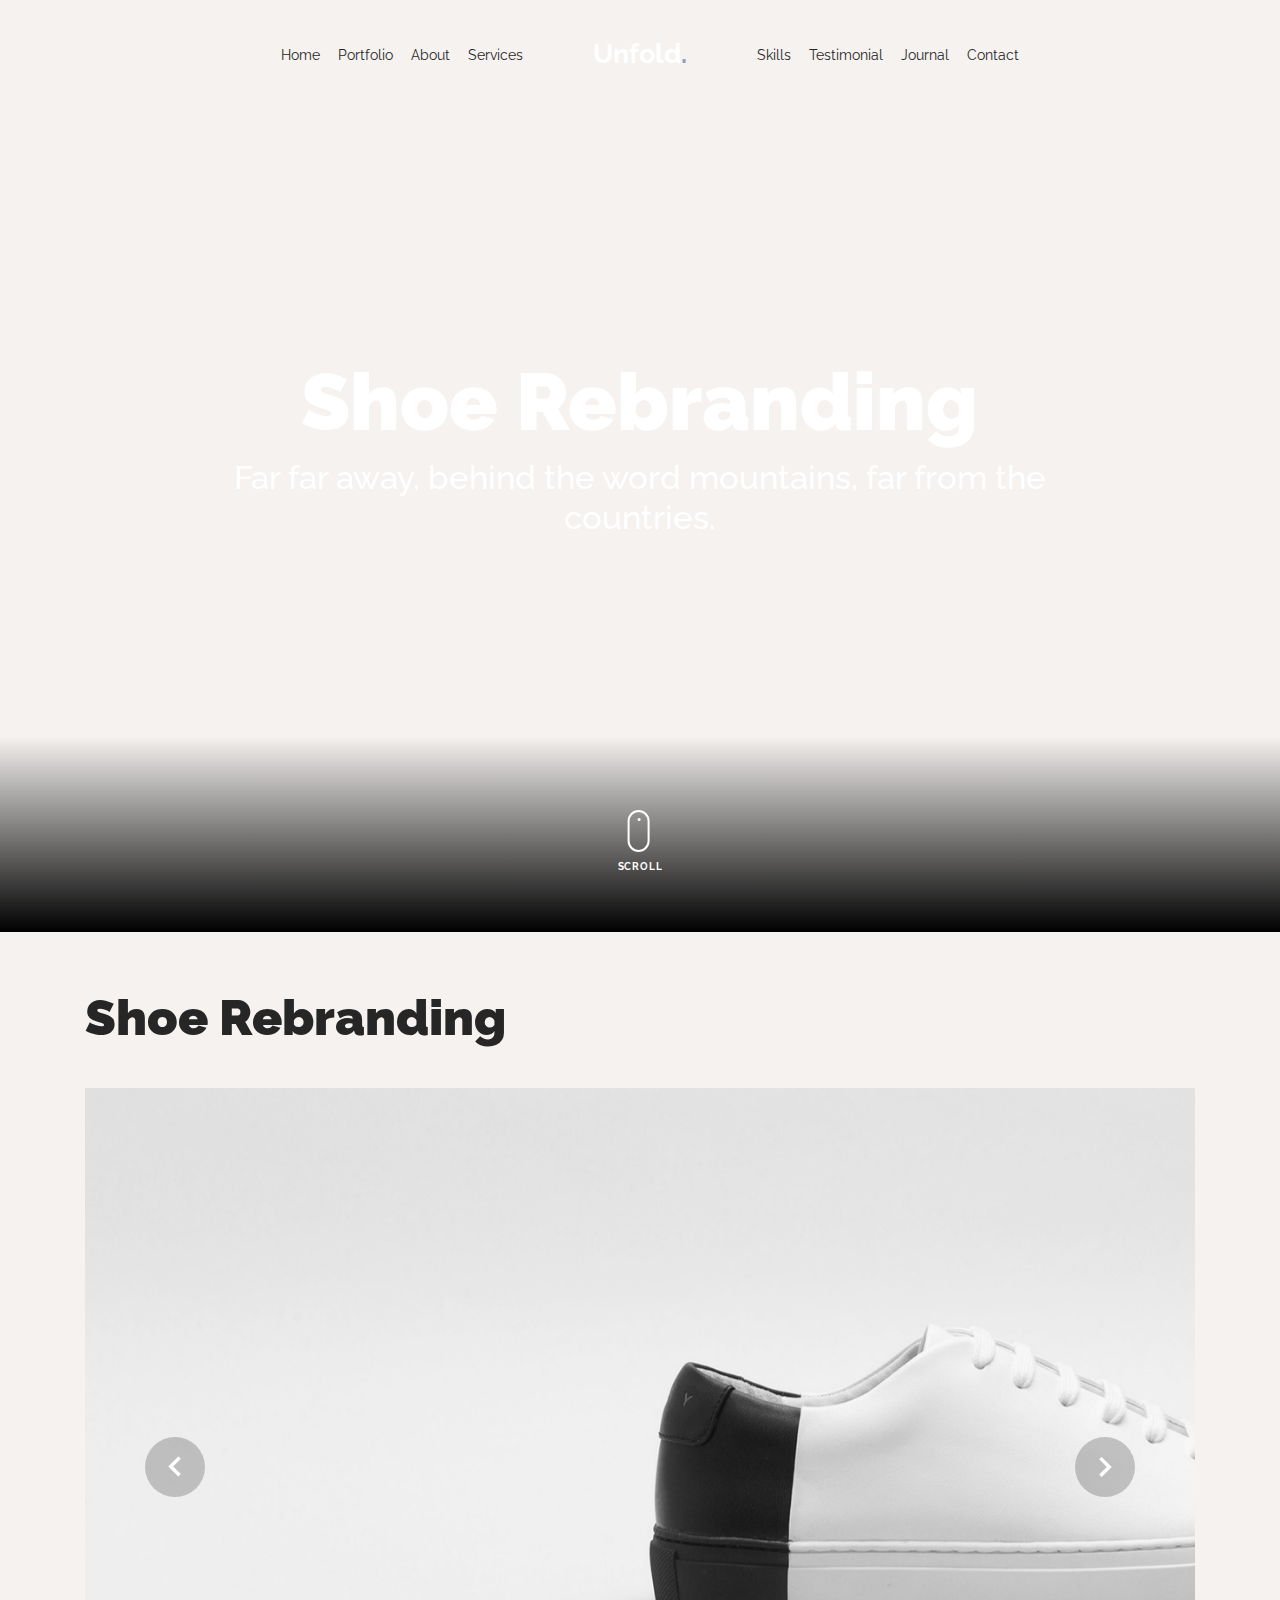
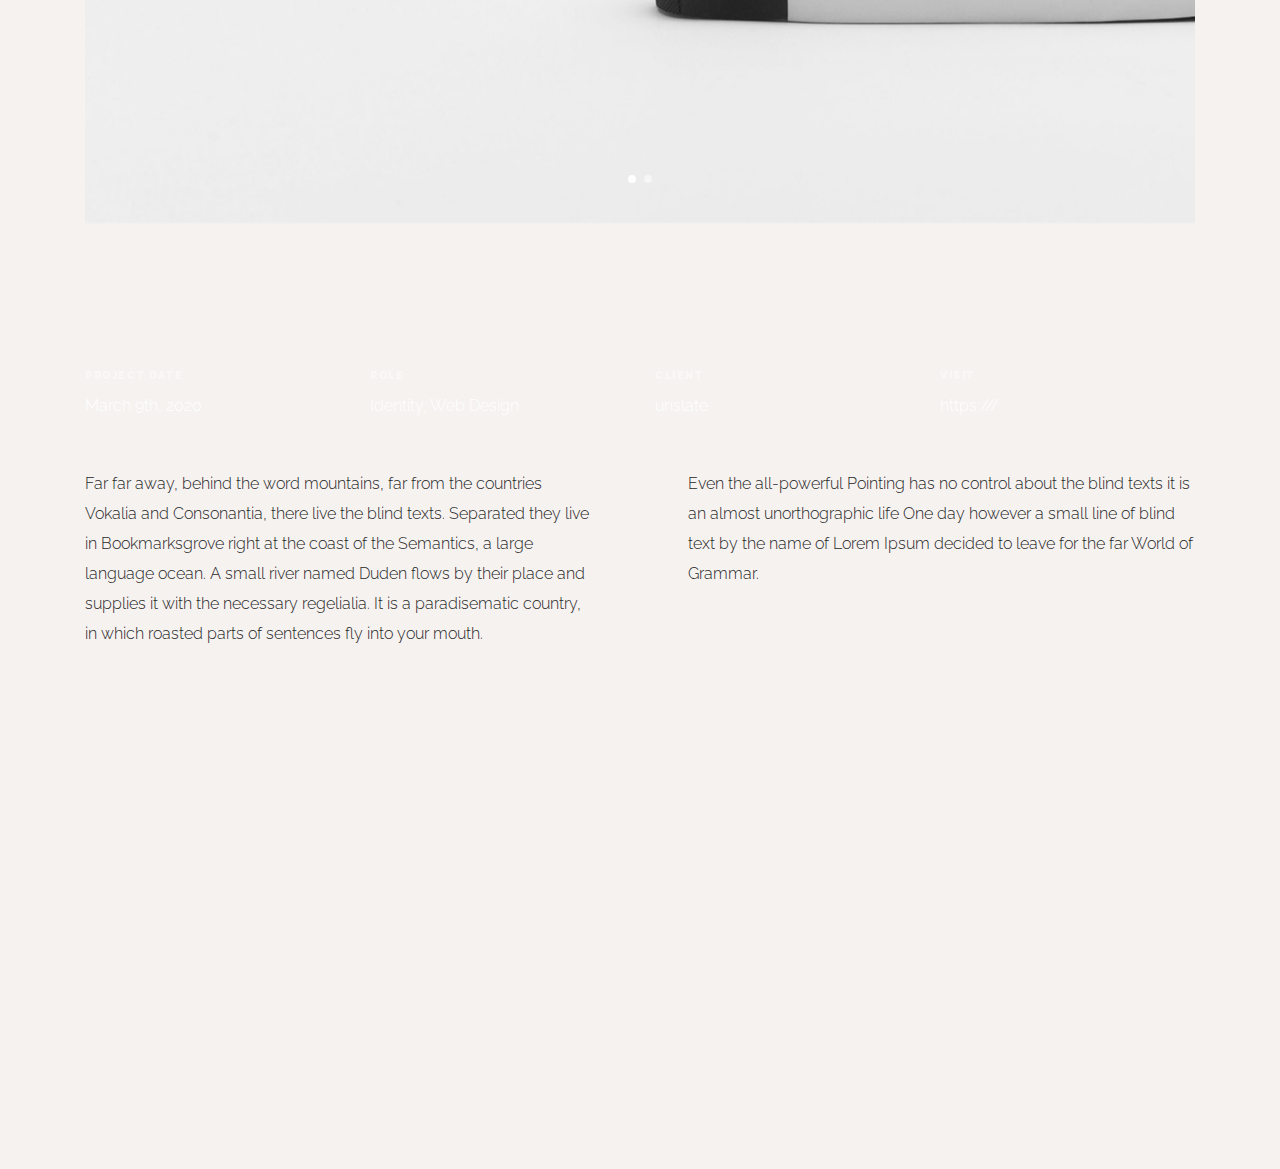
==== portfolio-single-1.html @ bced1950 "initial commit" ====
<!doctype html>
<html lang="en">

<head>
  <title>Unfold &mdash; A onepage portfolio HTML template by Colorlib</title>
  <meta charset="utf-8">
  <meta name="viewport" content="width=device-width, initial-scale=1, shrink-to-fit=no">
  
  <meta name="description" content=" ">
  <meta name="keywords" content="html, css, javascript, jquery">
  <meta name="author" content="">

  <link rel="stylesheet" href="css/vendor/icomoon/style.css">
  <link rel="stylesheet" href="css/vendor/owl.carousel.min.css">
  <link rel="stylesheet" href="css/vendor/aos.css">
  <link rel="stylesheet" href="css/vendor/animate.min.css">
  <link rel="stylesheet" href="css/vendor/bootstrap.min.css">
  <link rel="stylesheet" href="css/vendor/jquery.fancybox.min.css">

  <!-- Theme Style -->
  <link rel="stylesheet" href="css/style.css">

</head>

<body data-spy="scroll" data-target=".site-nav-target" data-offset="200">

  <nav class="unslate_co--site-mobile-menu">
    <div class="close-wrap d-flex">
      <a href="#" class="d-flex ml-auto js-menu-toggle">
        <span class="close-label">Close</span>
        <div class="close-times">
          <span class="bar1"></span>
          <span class="bar2"></span>
        </div>
      </a>
    </div>
    <div class="site-mobile-inner"></div>
  </nav>

  <div class="unslate_co--site-wrap">

    <div class="unslate_co--site-inner">

      <nav class="unslate_co--site-nav site-nav-target">

        <div class="container">

          <div class="row align-items-center justify-content-between text-left">
            <div class="col-md-5 text-right">
              <ul class="site-nav-ul js-clone-nav text-left d-none d-lg-inline-block">
                <li class="has-children">
                  <a href="index.html#home-section" class="nav-link">Home</a>
                  <ul class="dropdown">
                    <li>
                      <a href="index.html">Hero Image BG</a>
                    </li>
                    <li>
                      <a href="index-video.html">Video BG</a>
                    </li>
                    <li>
                      <a href="index-hero-slider.html">Hero Slider</a>
                    </li>
                    <li>
                      <a href="index-sidebar-menu.html">Sidebar Menu</a>
                    </li>
                    <li>
                      <a href="index-right-menu.html">Right Menu</a>
                    </li>
                  </ul>
                </li>
                <li><a href="index.html#portfolio-section" class="nav-link">Portfolio</a></li>
                <li><a href="index.html#about-section" class="nav-link">About</a></li>
                <li><a href="index.html#services-section" class="nav-link">Services</a></li>
              </ul>
            </div>
            <div class="site-logo pos-absolute">
              <a href="index.html" class="unslate_co--site-logo">Unfold<span>.</span></a>
            </div>
            <div class="col-md-5 text-right text-lg-left">
              <ul class="site-nav-ul js-clone-nav text-left d-none d-lg-inline-block">
                <li><a href="index.html#skills-section" class="nav-link">Skills</a></li>
                <li><a href="index.html#testimonial-section" class="nav-link">Testimonial</a></li>
                <li><a href="index.html#journal-section" class="nav-link">Journal</a></li>
                <li><a href="index.html#contact-section" class="nav-link">Contact</a></li>
              </ul>

              <ul class="site-nav-ul-none-onepage text-right d-inline-block d-lg-none">
                <li><a href="#" class="js-menu-toggle">Menu</a></li>
              </ul>

            </div>
          </div>
        </div>

      </nav>
      <!-- END nav -->

      <div class="cover-v1 gradient-bottom-black jarallax">
        <div class="container">
          <div class="row align-items-center">

            <div class="col-md-10 mx-auto text-center">
              <h1 class="heading" data-aos="fade-up">Shoe Rebranding</h1>
              <h2 class="subheading" data-aos="fade-up" data-aos-delay="100">Far far away, behind the word mountains, far from the countries.</h2>
            </div>

          </div>
        </div>

        <!-- dov -->
        <a href="#portfolio-single-section" class="mouse-wrap smoothscroll">
          <span class="mouse">
            <span class="scroll"></span>
          </span>
          <span class="mouse-label">Scroll</span>
        </a>

      </div>
      <!-- END .cover-v1 -->

      <div class="container">
        <div class="portfolio-single-wrap unslate_co--section" id="portfolio-single-section">

          <div class="portfolio-single-inner">
            <h2 class="heading-portfolio-single-h2">Shoe Rebranding</h2>

            <div class="row justify-content-between mb-5">
              <div class="col-12 mb-4">
                <div class="owl-carousel single-slider">
                  <figure class="mb-4">
                    <img src="images/work_1_full.jpg" alt="Image" class="img-fluid">
                  </figure>
                  <figure class="mb-4">
                    <img src="images/work_1_a_full.jpg" alt="Image" class="img-fluid">
                  </figure>
                </div>
              </div>
              <div class="col-12 mb-5">
                <div class="row">
                  <div class="col-sm-6 col-md-6 col-lg-3">
                    <div class="detail-v1">
                      <span class="detail-label">Project Date</span>
                      <span class="detail-val">March 9th, 2020</span>
                    </div>
                  </div>
                  <div class="col-sm-6 col-md-6 col-lg-3">
                    <div class="detail-v1">
                      <span class="detail-label">Role</span>
                      <span class="detail-val"><a href="#">Identity</a>, <a href="#">Web Design</a></span>
                    </div>
                  </div>
                  <div class="col-sm-6 col-md-6 col-lg-3">
                    <div class="detail-v1">
                      <span class="detail-label">Client</span>
                      <span class="detail-val">unslate</span>
                    </div>
                  </div>
                  <div class="col-sm-6 col-md-6 col-lg-3">
                    <div class="detail-v1">
                      <span class="detail-label">Visit</span>
                      <span class="detail-val"><a href="#">https:///</a></span>
                    </div>
                  </div>
                </div>
              </div>
              <div class="col-md-6 pr-md-5">
                <p>Far far away, behind the word mountains, far from the countries Vokalia and Consonantia, there live the blind texts. Separated they live in Bookmarksgrove right at the coast of the Semantics, a large language ocean. A small river named Duden flows by their place and supplies it with the necessary regelialia. It is a paradisematic country, in which roasted parts of sentences fly into your mouth.</p>
              </div>
              <div class="col-md-6 pl-md-5">
                <p>Even the all-powerful Pointing has no control about the blind texts it is an almost unorthographic life One day however a small line of blind text by the name of Lorem Ipsum decided to leave for the far World of Grammar.</p>
              </div>
            </div>

          </div>
        </div>
      </div>
    </div>

    <footer class="unslate_co--footer unslate_co--section">
      <div class="container">
        <div class="row justify-content-center">
          <div class="col-md-7">

            <div class="footer-site-logo"><a href="#">Unfold<span>.</span></a></div>

            <ul class="footer-site-social">
              <li><a href="#">Facebook</a></li>
              <li><a href="#">Twitter</a></li>
              <li><a href="#">Instagram</a></li>
              <li><a href="#">Dribbble</a></li>
              <li><a href="#">Behance</a></li>
            </ul>

            <p class="site-copyright">
                
                <!-- Link back to Colorlib can't be removed. Template is licensed under CC BY 3.0. -->
                Copyright &copy;
                <script>
                  document.write(new Date().getFullYear());
                </script> All rights reserved | This template is made with <i class="icon-heart"
                  aria-hidden="true"></i> by <a href="https://colorlib.com" target="_blank">Colorlib</a>
                <!-- Link back to Colorlib can't be removed. Template is licensed under CC BY 3.0. -->
              
              </p>

          </div>
        </div>
      </div>
    </footer>

  </div>

  <!-- Loader -->
  <div id="unslate_co--overlayer"></div>
  <div class="site-loader-wrap">
    <div class="site-loader"></div>
  </div>

  <script src="js/scripts-dist.js"></script>
  <script src="js/main.js"></script>


</body>

</html>
---- css/vendor/icomoon/style.css ----
@font-face {
  font-family: 'icomoon';
  src:  url('fonts/icomoon.eot?10si43');
  src:  url('fonts/icomoon.eot?10si43#iefix') format('embedded-opentype'),
    url('fonts/icomoon.ttf?10si43') format('truetype'),
    url('fonts/icomoon.woff?10si43') format('woff'),
    url('fonts/icomoon.svg?10si43#icomoon') format('svg');
  font-weight: normal;
  font-style: normal;
}

[class^="icon-"], [class*=" icon-"] {
  /* use !important to prevent issues with browser extensions that change fonts */
  font-family: 'icomoon' !important;
  speak: none;
  font-style: normal;
  font-weight: normal;
  font-variant: normal;
  text-transform: none;
  line-height: 1;

  /* Better Font Rendering =========== */
  -webkit-font-smoothing: antialiased;
  -moz-osx-font-smoothing: grayscale;
}

.icon-asterisk:before {
  content: "\f069";
}
.icon-plus:before {
  content: "\f067";
}
.icon-question:before {
  content: "\f128";
}
.icon-minus:before {
  content: "\f068";
}
.icon-glass:before {
  content: "\f000";
}
.icon-music:before {
  content: "\f001";
}
.icon-search:before {
  content: "\f002";
}
.icon-envelope-o:before {
  content: "\f003";
}
.icon-heart:before {
  content: "\f004";
}
.icon-star:before {
  content: "\f005";
}
.icon-star-o:before {
  content: "\f006";
}
.icon-user:before {
  content: "\f007";
}
.icon-film:before {
  content: "\f008";
}
.icon-th-large:before {
  content: "\f009";
}
.icon-th:before {
  content: "\f00a";
}
.icon-th-list:before {
  content: "\f00b";
}
.icon-check:before {
  content: "\f00c";
}
.icon-close:before {
  content: "\f00d";
}
.icon-remove:before {
  content: "\f00d";
}
.icon-times:before {
  content: "\f00d";
}
.icon-search-plus:before {
  content: "\f00e";
}
.icon-search-minus:before {
  content: "\f010";
}
.icon-power-off:before {
  content: "\f011";
}
.icon-signal:before {
  content: "\f012";
}
.icon-cog:before {
  content: "\f013";
}
.icon-gear:before {
  content: "\f013";
}
.icon-trash-o:before {
  content: "\f014";
}
.icon-home:before {
  content: "\f015";
}
.icon-file-o:before {
  content: "\f016";
}
.icon-clock-o:before {
  content: "\f017";
}
.icon-road:before {
  content: "\f018";
}
.icon-download:before {
  content: "\f019";
}
.icon-arrow-circle-o-down:before {
  content: "\f01a";
}
.icon-arrow-circle-o-up:before {
  content: "\f01b";
}
.icon-inbox:before {
  content: "\f01c";
}
.icon-play-circle-o:before {
  content: "\f01d";
}
.icon-repeat:before {
  content: "\f01e";
}
.icon-rotate-right:before {
  content: "\f01e";
}
.icon-refresh:before {
  content: "\f021";
}
.icon-list-alt:before {
  content: "\f022";
}
.icon-lock:before {
  content: "\f023";
}
.icon-flag:before {
  content: "\f024";
}
.icon-headphones:before {
  content: "\f025";
}
.icon-volume-off:before {
  content: "\f026";
}
.icon-volume-down:before {
  content: "\f027";
}
.icon-volume-up:before {
  content: "\f028";
}
.icon-qrcode:before {
  content: "\f029";
}
.icon-barcode:before {
  content: "\f02a";
}
.icon-tag:before {
  content: "\f02b";
}
.icon-tags:before {
  content: "\f02c";
}
.icon-book:before {
  content: "\f02d";
}
.icon-bookmark:before {
  content: "\f02e";
}
.icon-print:before {
  content: "\f02f";
}
.icon-camera:before {
  content: "\f030";
}
.icon-font:before {
  content: "\f031";
}
.icon-bold:before {
  content: "\f032";
}
.icon-italic:before {
  content: "\f033";
}
.icon-text-height:before {
  content: "\f034";
}
.icon-text-width:before {
  content: "\f035";
}
.icon-align-left:before {
  content: "\f036";
}
.icon-align-center:before {
  content: "\f037";
}
.icon-align-right:before {
  content: "\f038";
}
.icon-align-justify:before {
  content: "\f039";
}
.icon-list:before {
  content: "\f03a";
}
.icon-dedent:before {
  content: "\f03b";
}
.icon-outdent:before {
  content: "\f03b";
}
.icon-indent:before {
  content: "\f03c";
}
.icon-video-camera:before {
  content: "\f03d";
}
.icon-image:before {
  content: "\f03e";
}
.icon-photo:before {
  content: "\f03e";
}
.icon-picture-o:before {
  content: "\f03e";
}
.icon-pencil:before {
  content: "\f040";
}
.icon-map-marker:before {
  content: "\f041";
}
.icon-adjust:before {
  content: "\f042";
}
.icon-tint:before {
  content: "\f043";
}
.icon-edit:before {
  content: "\f044";
}
.icon-pencil-square-o:before {
  content: "\f044";
}
.icon-share-square-o:before {
  content: "\f045";
}
.icon-check-square-o:before {
  content: "\f046";
}
.icon-arrows:before {
  content: "\f047";
}
.icon-step-backward:before {
  content: "\f048";
}
.icon-fast-backward:before {
  content: "\f049";
}
.icon-backward:before {
  content: "\f04a";
}
.icon-play:before {
  content: "\f04b";
}
.icon-pause:before {
  content: "\f04c";
}
.icon-stop:before {
  content: "\f04d";
}
.icon-forward:before {
  content: "\f04e";
}
.icon-fast-forward:before {
  content: "\f050";
}
.icon-step-forward:before {
  content: "\f051";
}
.icon-eject:before {
  content: "\f052";
}
.icon-chevron-left:before {
  content: "\f053";
}
.icon-chevron-right:before {
  content: "\f054";
}
.icon-plus-circle:before {
  content: "\f055";
}
.icon-minus-circle:before {
  content: "\f056";
}
.icon-times-circle:before {
  content: "\f057";
}
.icon-check-circle:before {
  content: "\f058";
}
.icon-question-circle:before {
  content: "\f059";
}
.icon-info-circle:before {
  content: "\f05a";
}
.icon-crosshairs:before {
  content: "\f05b";
}
.icon-times-circle-o:before {
  content: "\f05c";
}
.icon-check-circle-o:before {
  content: "\f05d";
}
.icon-ban:before {
  content: "\f05e";
}
.icon-arrow-left:before {
  content: "\f060";
}
.icon-arrow-right:before {
  content: "\f061";
}
.icon-arrow-up:before {
  content: "\f062";
}
.icon-arrow-down:before {
  content: "\f063";
}
.icon-mail-forward:before {
  content: "\f064";
}
.icon-share:before {
  content: "\f064";
}
.icon-expand:before {
  content: "\f065";
}
.icon-compress:before {
  content: "\f066";
}
.icon-exclamation-circle:before {
  content: "\f06a";
}
.icon-gift:before {
  content: "\f06b";
}
.icon-leaf:before {
  content: "\f06c";
}
.icon-fire:before {
  content: "\f06d";
}
.icon-eye:before {
  content: "\f06e";
}
.icon-eye-slash:before {
  content: "\f070";
}
.icon-exclamation-triangle:before {
  content: "\f071";
}
.icon-warning:before {
  content: "\f071";
}
.icon-plane:before {
  content: "\f072";
}
.icon-calendar:before {
  content: "\f073";
}
.icon-random:before {
  content: "\f074";
}
.icon-comment:before {
  content: "\f075";
}
.icon-magnet:before {
  content: "\f076";
}
.icon-chevron-up:before {
  content: "\f077";
}
.icon-chevron-down:before {
  content: "\f078";
}
.icon-retweet:before {
  content: "\f079";
}
.icon-shopping-cart:before {
  content: "\f07a";
}
.icon-folder:before {
  content: "\f07b";
}
.icon-folder-open:before {
  content: "\f07c";
}
.icon-arrows-v:before {
  content: "\f07d";
}
.icon-arrows-h:before {
  content: "\f07e";
}
.icon-bar-chart:before {
  content: "\f080";
}
.icon-bar-chart-o:before {
  content: "\f080";
}
.icon-twitter-square:before {
  content: "\f081";
}
.icon-facebook-square:before {
  content: "\f082";
}
.icon-camera-retro:before {
  content: "\f083";
}
.icon-key:before {
  content: "\f084";
}
.icon-cogs:before {
  content: "\f085";
}
.icon-gears:before {
  content: "\f085";
}
.icon-comments:before {
  content: "\f086";
}
.icon-thumbs-o-up:before {
  content: "\f087";
}
.icon-thumbs-o-down:before {
  content: "\f088";
}
.icon-star-half:before {
  content: "\f089";
}
.icon-heart-o:before {
  content: "\f08a";
}
.icon-sign-out:before {
  content: "\f08b";
}
.icon-linkedin-square:before {
  content: "\f08c";
}
.icon-thumb-tack:before {
  content: "\f08d";
}
.icon-external-link:before {
  content: "\f08e";
}
.icon-sign-in:before {
  content: "\f090";
}
.icon-trophy:before {
  content: "\f091";
}
.icon-github-square:before {
  content: "\f092";
}
.icon-upload:before {
  content: "\f093";
}
.icon-lemon-o:before {
  content: "\f094";
}
.icon-phone:before {
  content: "\f095";
}
.icon-square-o:before {
  content: "\f096";
}
.icon-bookmark-o:before {
  content: "\f097";
}
.icon-phone-square:before {
  content: "\f098";
}
.icon-twitter:before {
  content: "\f099";
}
.icon-facebook:before {
  content: "\f09a";
}
.icon-facebook-f:before {
  content: "\f09a";
}
.icon-github:before {
  content: "\f09b";
}
.icon-unlock:before {
  content: "\f09c";
}
.icon-credit-card:before {
  content: "\f09d";
}
.icon-feed:before {
  content: "\f09e";
}
.icon-rss:before {
  content: "\f09e";
}
.icon-hdd-o:before {
  content: "\f0a0";
}
.icon-bullhorn:before {
  content: "\f0a1";
}
.icon-bell-o:before {
  content: "\f0a2";
}
.icon-certificate:before {
  content: "\f0a3";
}
.icon-hand-o-right:before {
  content: "\f0a4";
}
.icon-hand-o-left:before {
  content: "\f0a5";
}
.icon-hand-o-up:before {
  content: "\f0a6";
}
.icon-hand-o-down:before {
  content: "\f0a7";
}
.icon-arrow-circle-left:before {
  content: "\f0a8";
}
.icon-arrow-circle-right:before {
  content: "\f0a9";
}
.icon-arrow-circle-up:before {
  content: "\f0aa";
}
.icon-arrow-circle-down:before {
  content: "\f0ab";
}
.icon-globe:before {
  content: "\f0ac";
}
.icon-wrench:before {
  content: "\f0ad";
}
.icon-tasks:before {
  content: "\f0ae";
}
.icon-filter:before {
  content: "\f0b0";
}
.icon-briefcase:before {
  content: "\f0b1";
}
.icon-arrows-alt:before {
  content: "\f0b2";
}
.icon-group:before {
  content: "\f0c0";
}
.icon-users:before {
  content: "\f0c0";
}
.icon-chain:before {
  content: "\f0c1";
}
.icon-link:before {
  content: "\f0c1";
}
.icon-cloud:before {
  content: "\f0c2";
}
.icon-flask:before {
  content: "\f0c3";
}
.icon-cut:before {
  content: "\f0c4";
}
.icon-scissors:before {
  content: "\f0c4";
}
.icon-copy:before {
  content: "\f0c5";
}
.icon-files-o:before {
  content: "\f0c5";
}
.icon-paperclip:before {
  content: "\f0c6";
}
.icon-floppy-o:before {
  content: "\f0c7";
}
.icon-save:before {
  content: "\f0c7";
}
.icon-square:before {
  content: "\f0c8";
}
.icon-bars:before {
  content: "\f0c9";
}
.icon-navicon:before {
  content: "\f0c9";
}
.icon-reorder:before {
  content: "\f0c9";
}
.icon-list-ul:before {
  content: "\f0ca";
}
.icon-list-ol:before {
  content: "\f0cb";
}
.icon-strikethrough:before {
  content: "\f0cc";
}
.icon-underline:before {
  content: "\f0cd";
}
.icon-table:before {
  content: "\f0ce";
}
.icon-magic:before {
  content: "\f0d0";
}
.icon-truck:before {
  content: "\f0d1";
}
.icon-pinterest:before {
  content: "\f0d2";
}
.icon-pinterest-square:before {
  content: "\f0d3";
}
.icon-google-plus-square:before {
  content: "\f0d4";
}
.icon-google-plus:before {
  content: "\f0d5";
}
.icon-money:before {
  content: "\f0d6";
}
.icon-caret-down:before {
  content: "\f0d7";
}
.icon-caret-up:before {
  content: "\f0d8";
}
.icon-caret-left:before {
  content: "\f0d9";
}
.icon-caret-right:before {
  content: "\f0da";
}
.icon-columns:before {
  content: "\f0db";
}
.icon-sort:before {
  content: "\f0dc";
}
.icon-unsorted:before {
  content: "\f0dc";
}
.icon-sort-desc:before {
  content: "\f0dd";
}
.icon-sort-down:before {
  content: "\f0dd";
}
.icon-sort-asc:before {
  content: "\f0de";
}
.icon-sort-up:before {
  content: "\f0de";
}
.icon-envelope:before {
  content: "\f0e0";
}
.icon-linkedin:before {
  content: "\f0e1";
}
.icon-rotate-left:before {
  content: "\f0e2";
}
.icon-undo:before {
  content: "\f0e2";
}
.icon-gavel:before {
  content: "\f0e3";
}
.icon-legal:before {
  content: "\f0e3";
}
.icon-dashboard:before {
  content: "\f0e4";
}
.icon-tachometer:before {
  content: "\f0e4";
}
.icon-comment-o:before {
  content: "\f0e5";
}
.icon-comments-o:before {
  content: "\f0e6";
}
.icon-bolt:before {
  content: "\f0e7";
}
.icon-flash:before {
  content: "\f0e7";
}
.icon-sitemap:before {
  content: "\f0e8";
}
.icon-umbrella:before {
  content: "\f0e9";
}
.icon-clipboard:before {
  content: "\f0ea";
}
.icon-paste:before {
  content: "\f0ea";
}
.icon-lightbulb-o:before {
  content: "\f0eb";
}
.icon-exchange:before {
  content: "\f0ec";
}
.icon-cloud-download:before {
  content: "\f0ed";
}
.icon-cloud-upload:before {
  content: "\f0ee";
}
.icon-user-md:before {
  content: "\f0f0";
}
.icon-stethoscope:before {
  content: "\f0f1";
}
.icon-suitcase:before {
  content: "\f0f2";
}
.icon-bell:before {
  content: "\f0f3";
}
.icon-coffee:before {
  content: "\f0f4";
}
.icon-cutlery:before {
  content: "\f0f5";
}
.icon-file-text-o:before {
  content: "\f0f6";
}
.icon-building-o:before {
  content: "\f0f7";
}
.icon-hospital-o:before {
  content: "\f0f8";
}
.icon-ambulance:before {
  content: "\f0f9";
}
.icon-medkit:before {
  content: "\f0fa";
}
.icon-fighter-jet:before {
  content: "\f0fb";
}
.icon-beer:before {
  content: "\f0fc";
}
.icon-h-square:before {
  content: "\f0fd";
}
.icon-plus-square:before {
  content: "\f0fe";
}
.icon-angle-double-left:before {
  content: "\f100";
}
.icon-angle-double-right:before {
  content: "\f101";
}
.icon-angle-double-up:before {
  content: "\f102";
}
.icon-angle-double-down:before {
  content: "\f103";
}
.icon-angle-left:before {
  content: "\f104";
}
.icon-angle-right:before {
  content: "\f105";
}
.icon-angle-up:before {
  content: "\f106";
}
.icon-angle-down:before {
  content: "\f107";
}
.icon-desktop:before {
  content: "\f108";
}
.icon-laptop:before {
  content: "\f109";
}
.icon-tablet:before {
  content: "\f10a";
}
.icon-mobile:before {
  content: "\f10b";
}
.icon-mobile-phone:before {
  content: "\f10b";
}
.icon-circle-o:before {
  content: "\f10c";
}
.icon-quote-left:before {
  content: "\f10d";
}
.icon-quote-right:before {
  content: "\f10e";
}
.icon-spinner:before {
  content: "\f110";
}
.icon-circle:before {
  content: "\f111";
}
.icon-mail-reply:before {
  content: "\f112";
}
.icon-reply:before {
  content: "\f112";
}
.icon-github-alt:before {
  content: "\f113";
}
.icon-folder-o:before {
  content: "\f114";
}
.icon-folder-open-o:before {
  content: "\f115";
}
.icon-smile-o:before {
  content: "\f118";
}
.icon-frown-o:before {
  content: "\f119";
}
.icon-meh-o:before {
  content: "\f11a";
}
.icon-gamepad:before {
  content: "\f11b";
}
.icon-keyboard-o:before {
  content: "\f11c";
}
.icon-flag-o:before {
  content: "\f11d";
}
.icon-flag-checkered:before {
  content: "\f11e";
}
.icon-terminal:before {
  content: "\f120";
}
.icon-code:before {
  content: "\f121";
}
.icon-mail-reply-all:before {
  content: "\f122";
}
.icon-reply-all:before {
  content: "\f122";
}
.icon-star-half-empty:before {
  content: "\f123";
}
.icon-star-half-full:before {
  content: "\f123";
}
.icon-star-half-o:before {
  content: "\f123";
}
.icon-location-arrow:before {
  content: "\f124";
}
.icon-crop:before {
  content: "\f125";
}
.icon-code-fork:before {
  content: "\f126";
}
.icon-chain-broken:before {
  content: "\f127";
}
.icon-unlink:before {
  content: "\f127";
}
.icon-info:before {
  content: "\f129";
}
.icon-exclamation:before {
  content: "\f12a";
}
.icon-superscript:before {
  content: "\f12b";
}
.icon-subscript:before {
  content: "\f12c";
}
.icon-eraser:before {
  content: "\f12d";
}
.icon-puzzle-piece:before {
  content: "\f12e";
}
.icon-microphone:before {
  content: "\f130";
}
.icon-microphone-slash:before {
  content: "\f131";
}
.icon-shield:before {
  content: "\f132";
}
.icon-calendar-o:before {
  content: "\f133";
}
.icon-fire-extinguisher:before {
  content: "\f134";
}
.icon-rocket:before {
  content: "\f135";
}
.icon-maxcdn:before {
  content: "\f136";
}
.icon-chevron-circle-left:before {
  content: "\f137";
}
.icon-chevron-circle-right:before {
  content: "\f138";
}
.icon-chevron-circle-up:before {
  content: "\f139";
}
.icon-chevron-circle-down:before {
  content: "\f13a";
}
.icon-html5:before {
  content: "\f13b";
}
.icon-css3:before {
  content: "\f13c";
}
.icon-anchor:before {
  content: "\f13d";
}
.icon-unlock-alt:before {
  content: "\f13e";
}
.icon-bullseye:before {
  content: "\f140";
}
.icon-ellipsis-h:before {
  content: "\f141";
}
.icon-ellipsis-v:before {
  content: "\f142";
}
.icon-rss-square:before {
  content: "\f143";
}
.icon-play-circle:before {
  content: "\f144";
}
.icon-ticket:before {
  content: "\f145";
}
.icon-minus-square:before {
  content: "\f146";
}
.icon-minus-square-o:before {
  content: "\f147";
}
.icon-level-up:before {
  content: "\f148";
}
.icon-level-down:before {
  content: "\f149";
}
.icon-check-square:before {
  content: "\f14a";
}
.icon-pencil-square:before {
  content: "\f14b";
}
.icon-external-link-square:before {
  content: "\f14c";
}
.icon-share-square:before {
  content: "\f14d";
}
.icon-compass:before {
  content: "\f14e";
}
.icon-caret-square-o-down:before {
  content: "\f150";
}
.icon-toggle-down:before {
  content: "\f150";
}
.icon-caret-square-o-up:before {
  content: "\f151";
}
.icon-toggle-up:before {
  content: "\f151";
}
.icon-caret-square-o-right:before {
  content: "\f152";
}
.icon-toggle-right:before {
  content: "\f152";
}
.icon-eur:before {
  content: "\f153";
}
.icon-euro:before {
  content: "\f153";
}
.icon-gbp:before {
  content: "\f154";
}
.icon-dollar:before {
  content: "\f155";
}
.icon-usd:before {
  content: "\f155";
}
.icon-inr:before {
  content: "\f156";
}
.icon-rupee:before {
  content: "\f156";
}
.icon-cny:before {
  content: "\f157";
}
.icon-jpy:before {
  content: "\f157";
}
.icon-rmb:before {
  content: "\f157";
}
.icon-yen:before {
  content: "\f157";
}
.icon-rouble:before {
  content: "\f158";
}
.icon-rub:before {
  content: "\f158";
}
.icon-ruble:before {
  content: "\f158";
}
.icon-krw:before {
  content: "\f159";
}
.icon-won:before {
  content: "\f159";
}
.icon-bitcoin:before {
  content: "\f15a";
}
.icon-btc:before {
  content: "\f15a";
}
.icon-file:before {
  content: "\f15b";
}
.icon-file-text:before {
  content: "\f15c";
}
.icon-sort-alpha-asc:before {
  content: "\f15d";
}
.icon-sort-alpha-desc:before {
  content: "\f15e";
}
.icon-sort-amount-asc:before {
  content: "\f160";
}
.icon-sort-amount-desc:before {
  content: "\f161";
}
.icon-sort-numeric-asc:before {
  content: "\f162";
}
.icon-sort-numeric-desc:before {
  content: "\f163";
}
.icon-thumbs-up:before {
  content: "\f164";
}
.icon-thumbs-down:before {
  content: "\f165";
}
.icon-youtube-square:before {
  content: "\f166";
}
.icon-youtube:before {
  content: "\f167";
}
.icon-xing:before {
  content: "\f168";
}
.icon-xing-square:before {
  content: "\f169";
}
.icon-youtube-play:before {
  content: "\f16a";
}
.icon-dropbox:before {
  content: "\f16b";
}
.icon-stack-overflow:before {
  content: "\f16c";
}
.icon-instagram:before {
  content: "\f16d";
}
.icon-flickr:before {
  content: "\f16e";
}
.icon-adn:before {
  content: "\f170";
}
.icon-bitbucket:before {
  content: "\f171";
}
.icon-bitbucket-square:before {
  content: "\f172";
}
.icon-tumblr:before {
  content: "\f173";
}
.icon-tumblr-square:before {
  content: "\f174";
}
.icon-long-arrow-down:before {
  content: "\f175";
}
.icon-long-arrow-up:before {
  content: "\f176";
}
.icon-long-arrow-left:before {
  content: "\f177";
}
.icon-long-arrow-right:before {
  content: "\f178";
}
.icon-apple:before {
  content: "\f179";
}
.icon-windows:before {
  content: "\f17a";
}
.icon-android:before {
  content: "\f17b";
}
.icon-linux:before {
  content: "\f17c";
}
.icon-dribbble:before {
  content: "\f17d";
}
.icon-skype:before {
  content: "\f17e";
}
.icon-foursquare:before {
  content: "\f180";
}
.icon-trello:before {
  content: "\f181";
}
.icon-female:before {
  content: "\f182";
}
.icon-male:before {
  content: "\f183";
}
.icon-gittip:before {
  content: "\f184";
}
.icon-gratipay:before {
  content: "\f184";
}
.icon-sun-o:before {
  content: "\f185";
}
.icon-moon-o:before {
  content: "\f186";
}
.icon-archive:before {
  content: "\f187";
}
.icon-bug:before {
  content: "\f188";
}
.icon-vk:before {
  content: "\f189";
}
.icon-weibo:before {
  content: "\f18a";
}
.icon-renren:before {
  content: "\f18b";
}
.icon-pagelines:before {
  content: "\f18c";
}
.icon-stack-exchange:before {
  content: "\f18d";
}
.icon-arrow-circle-o-right:before {
  content: "\f18e";
}
.icon-arrow-circle-o-left:before {
  content: "\f190";
}
.icon-caret-square-o-left:before {
  content: "\f191";
}
.icon-toggle-left:before {
  content: "\f191";
}
.icon-dot-circle-o:before {
  content: "\f192";
}
.icon-wheelchair:before {
  content: "\f193";
}
.icon-vimeo-square:before {
  content: "\f194";
}
.icon-try:before {
  content: "\f195";
}
.icon-turkish-lira:before {
  content: "\f195";
}
.icon-plus-square-o:before {
  content: "\f196";
}
.icon-space-shuttle:before {
  content: "\f197";
}
.icon-slack:before {
  content: "\f198";
}
.icon-envelope-square:before {
  content: "\f199";
}
.icon-wordpress:before {
  content: "\f19a";
}
.icon-openid:before {
  content: "\f19b";
}
.icon-bank:before {
  content: "\f19c";
}
.icon-institution:before {
  content: "\f19c";
}
.icon-university:before {
  content: "\f19c";
}
.icon-graduation-cap:before {
  content: "\f19d";
}
.icon-mortar-board:before {
  content: "\f19d";
}
.icon-yahoo:before {
  content: "\f19e";
}
.icon-google:before {
  content: "\f1a0";
}
.icon-reddit:before {
  content: "\f1a1";
}
.icon-reddit-square:before {
  content: "\f1a2";
}
.icon-stumbleupon-circle:before {
  content: "\f1a3";
}
.icon-stumbleupon:before {
  content: "\f1a4";
}
.icon-delicious:before {
  content: "\f1a5";
}
.icon-digg:before {
  content: "\f1a6";
}
.icon-pied-piper-pp:before {
  content: "\f1a7";
}
.icon-pied-piper-alt:before {
  content: "\f1a8";
}
.icon-drupal:before {
  content: "\f1a9";
}
.icon-joomla:before {
  content: "\f1aa";
}
.icon-language:before {
  content: "\f1ab";
}
.icon-fax:before {
  content: "\f1ac";
}
.icon-building:before {
  content: "\f1ad";
}
.icon-child:before {
  content: "\f1ae";
}
.icon-paw:before {
  content: "\f1b0";
}
.icon-spoon:before {
  content: "\f1b1";
}
.icon-cube:before {
  content: "\f1b2";
}
.icon-cubes:before {
  content: "\f1b3";
}
.icon-behance:before {
  content: "\f1b4";
}
.icon-behance-square:before {
  content: "\f1b5";
}
.icon-steam:before {
  content: "\f1b6";
}
.icon-steam-square:before {
  content: "\f1b7";
}
.icon-recycle:before {
  content: "\f1b8";
}
.icon-automobile:before {
  content: "\f1b9";
}
.icon-car:before {
  content: "\f1b9";
}
.icon-cab:before {
  content: "\f1ba";
}
.icon-taxi:before {
  content: "\f1ba";
}
.icon-tree:before {
  content: "\f1bb";
}
.icon-spotify:before {
  content: "\f1bc";
}
.icon-deviantart:before {
  content: "\f1bd";
}
.icon-soundcloud:before {
  content: "\f1be";
}
.icon-database:before {
  content: "\f1c0";
}
.icon-file-pdf-o:before {
  content: "\f1c1";
}
.icon-file-word-o:before {
  content: "\f1c2";
}
.icon-file-excel-o:before {
  content: "\f1c3";
}
.icon-file-powerpoint-o:before {
  content: "\f1c4";
}
.icon-file-image-o:before {
  content: "\f1c5";
}
.icon-file-photo-o:before {
  content: "\f1c5";
}
.icon-file-picture-o:before {
  content: "\f1c5";
}
.icon-file-archive-o:before {
  content: "\f1c6";
}
.icon-file-zip-o:before {
  content: "\f1c6";
}
.icon-file-audio-o:before {
  content: "\f1c7";
}
.icon-file-sound-o:before {
  content: "\f1c7";
}
.icon-file-movie-o:before {
  content: "\f1c8";
}
.icon-file-video-o:before {
  content: "\f1c8";
}
.icon-file-code-o:before {
  content: "\f1c9";
}
.icon-vine:before {
  content: "\f1ca";
}
.icon-codepen:before {
  content: "\f1cb";
}
.icon-jsfiddle:before {
  content: "\f1cc";
}
.icon-life-bouy:before {
  content: "\f1cd";
}
.icon-life-buoy:before {
  content: "\f1cd";
}
.icon-life-ring:before {
  content: "\f1cd";
}
.icon-life-saver:before {
  content: "\f1cd";
}
.icon-support:before {
  content: "\f1cd";
}
.icon-circle-o-notch:before {
  content: "\f1ce";
}
.icon-ra:before {
  content: "\f1d0";
}
.icon-rebel:before {
  content: "\f1d0";
}
.icon-resistance:before {
  content: "\f1d0";
}
.icon-empire:before {
  content: "\f1d1";
}
.icon-ge:before {
  content: "\f1d1";
}
.icon-git-square:before {
  content: "\f1d2";
}
.icon-git:before {
  content: "\f1d3";
}
.icon-hacker-news:before {
  content: "\f1d4";
}
.icon-y-combinator-square:before {
  content: "\f1d4";
}
.icon-yc-square:before {
  content: "\f1d4";
}
.icon-tencent-weibo:before {
  content: "\f1d5";
}
.icon-qq:before {
  content: "\f1d6";
}
.icon-wechat:before {
  content: "\f1d7";
}
.icon-weixin:before {
  content: "\f1d7";
}
.icon-paper-plane:before {
  content: "\f1d8";
}
.icon-send:before {
  content: "\f1d8";
}
.icon-paper-plane-o:before {
  content: "\f1d9";
}
.icon-send-o:before {
  content: "\f1d9";
}
.icon-history:before {
  content: "\f1da";
}
.icon-circle-thin:before {
  content: "\f1db";
}
.icon-header:before {
  content: "\f1dc";
}
.icon-paragraph:before {
  content: "\f1dd";
}
.icon-sliders:before {
  content: "\f1de";
}
.icon-share-alt:before {
  content: "\f1e0";
}
.icon-share-alt-square:before {
  content: "\f1e1";
}
.icon-bomb:before {
  content: "\f1e2";
}
.icon-futbol-o:before {
  content: "\f1e3";
}
.icon-soccer-ball-o:before {
  content: "\f1e3";
}
.icon-tty:before {
  content: "\f1e4";
}
.icon-binoculars:before {
  content: "\f1e5";
}
.icon-plug:before {
  content: "\f1e6";
}
.icon-slideshare:before {
  content: "\f1e7";
}
.icon-twitch:before {
  content: "\f1e8";
}
.icon-yelp:before {
  content: "\f1e9";
}
.icon-newspaper-o:before {
  content: "\f1ea";
}
.icon-wifi:before {
  content: "\f1eb";
}
.icon-calculator:before {
  content: "\f1ec";
}
.icon-paypal:before {
  content: "\f1ed";
}
.icon-google-wallet:before {
  content: "\f1ee";
}
.icon-cc-visa:before {
  content: "\f1f0";
}
.icon-cc-mastercard:before {
  content: "\f1f1";
}
.icon-cc-discover:before {
  content: "\f1f2";
}
.icon-cc-amex:before {
  content: "\f1f3";
}
.icon-cc-paypal:before {
  content: "\f1f4";
}
.icon-cc-stripe:before {
  content: "\f1f5";
}
.icon-bell-slash:before {
  content: "\f1f6";
}
.icon-bell-slash-o:before {
  content: "\f1f7";
}
.icon-trash:before {
  content: "\f1f8";
}
.icon-copyright:before {
  content: "\f1f9";
}
.icon-at:before {
  content: "\f1fa";
}
.icon-eyedropper:before {
  content: "\f1fb";
}
.icon-paint-brush:before {
  content: "\f1fc";
}
.icon-birthday-cake:before {
  content: "\f1fd";
}
.icon-area-chart:before {
  content: "\f1fe";
}
.icon-pie-chart:before {
  content: "\f200";
}
.icon-line-chart:before {
  content: "\f201";
}
.icon-lastfm:before {
  content: "\f202";
}
.icon-lastfm-square:before {
  content: "\f203";
}
.icon-toggle-off:before {
  content: "\f204";
}
.icon-toggle-on:before {
  content: "\f205";
}
.icon-bicycle:before {
  content: "\f206";
}
.icon-bus:before {
  content: "\f207";
}
.icon-ioxhost:before {
  content: "\f208";
}
.icon-angellist:before {
  content: "\f209";
}
.icon-cc:before {
  content: "\f20a";
}
.icon-ils:before {
  content: "\f20b";
}
.icon-shekel:before {
  content: "\f20b";
}
.icon-sheqel:before {
  content: "\f20b";
}
.icon-meanpath:before {
  content: "\f20c";
}
.icon-buysellads:before {
  content: "\f20d";
}
.icon-connectdevelop:before {
  content: "\f20e";
}
.icon-dashcube:before {
  content: "\f210";
}
.icon-forumbee:before {
  content: "\f211";
}
.icon-leanpub:before {
  content: "\f212";
}
.icon-sellsy:before {
  content: "\f213";
}
.icon-shirtsinbulk:before {
  content: "\f214";
}
.icon-simplybuilt:before {
  content: "\f215";
}
.icon-skyatlas:before {
  content: "\f216";
}
.icon-cart-plus:before {
  content: "\f217";
}
.icon-cart-arrow-down:before {
  content: "\f218";
}
.icon-diamond:before {
  content: "\f219";
}
.icon-ship:before {
  content: "\f21a";
}
.icon-user-secret:before {
  content: "\f21b";
}
.icon-motorcycle:before {
  content: "\f21c";
}
.icon-street-view:before {
  content: "\f21d";
}
.icon-heartbeat:before {
  content: "\f21e";
}
.icon-venus:before {
  content: "\f221";
}
.icon-mars:before {
  content: "\f222";
}
.icon-mercury:before {
  content: "\f223";
}
.icon-intersex:before {
  content: "\f224";
}
.icon-transgender:before {
  content: "\f224";
}
.icon-transgender-alt:before {
  content: "\f225";
}
.icon-venus-double:before {
  content: "\f226";
}
.icon-mars-double:before {
  content: "\f227";
}
.icon-venus-mars:before {
  content: "\f228";
}
.icon-mars-stroke:before {
  content: "\f229";
}
.icon-mars-stroke-v:before {
  content: "\f22a";
}
.icon-mars-stroke-h:before {
  content: "\f22b";
}
.icon-neuter:before {
  content: "\f22c";
}
.icon-genderless:before {
  content: "\f22d";
}
.icon-facebook-official:before {
  content: "\f230";
}
.icon-pinterest-p:before {
  content: "\f231";
}
.icon-whatsapp:before {
  content: "\f232";
}
.icon-server:before {
  content: "\f233";
}
.icon-user-plus:before {
  content: "\f234";
}
.icon-user-times:before {
  content: "\f235";
}
.icon-bed:before {
  content: "\f236";
}
.icon-hotel:before {
  content: "\f236";
}
.icon-viacoin:before {
  content: "\f237";
}
.icon-train:before {
  content: "\f238";
}
.icon-subway:before {
  content: "\f239";
}
.icon-medium:before {
  content: "\f23a";
}
.icon-y-combinator:before {
  content: "\f23b";
}
.icon-yc:before {
  content: "\f23b";
}
.icon-optin-monster:before {
  content: "\f23c";
}
.icon-opencart:before {
  content: "\f23d";
}
.icon-expeditedssl:before {
  content: "\f23e";
}
.icon-battery:before {
  content: "\f240";
}
.icon-battery-4:before {
  content: "\f240";
}
.icon-battery-full:before {
  content: "\f240";
}
.icon-battery-3:before {
  content: "\f241";
}
.icon-battery-three-quarters:before {
  content: "\f241";
}
.icon-battery-2:before {
  content: "\f242";
}
.icon-battery-half:before {
  content: "\f242";
}
.icon-battery-1:before {
  content: "\f243";
}
.icon-battery-quarter:before {
  content: "\f243";
}
.icon-battery-0:before {
  content: "\f244";
}
.icon-battery-empty:before {
  content: "\f244";
}
.icon-mouse-pointer:before {
  content: "\f245";
}
.icon-i-cursor:before {
  content: "\f246";
}
.icon-object-group:before {
  content: "\f247";
}
.icon-object-ungroup:before {
  content: "\f248";
}
.icon-sticky-note:before {
  content: "\f249";
}
.icon-sticky-note-o:before {
  content: "\f24a";
}
.icon-cc-jcb:before {
  content: "\f24b";
}
.icon-cc-diners-club:before {
  content: "\f24c";
}
.icon-clone:before {
  content: "\f24d";
}
.icon-balance-scale:before {
  content: "\f24e";
}
.icon-hourglass-o:before {
  content: "\f250";
}
.icon-hourglass-1:before {
  content: "\f251";
}
.icon-hourglass-start:before {
  content: "\f251";
}
.icon-hourglass-2:before {
  content: "\f252";
}
.icon-hourglass-half:before {
  content: "\f252";
}
.icon-hourglass-3:before {
  content: "\f253";
}
.icon-hourglass-end:before {
  content: "\f253";
}
.icon-hourglass:before {
  content: "\f254";
}
.icon-hand-grab-o:before {
  content: "\f255";
}
.icon-hand-rock-o:before {
  content: "\f255";
}
.icon-hand-paper-o:before {
  content: "\f256";
}
.icon-hand-stop-o:before {
  content: "\f256";
}
.icon-hand-scissors-o:before {
  content: "\f257";
}
.icon-hand-lizard-o:before {
  content: "\f258";
}
.icon-hand-spock-o:before {
  content: "\f259";
}
.icon-hand-pointer-o:before {
  content: "\f25a";
}
.icon-hand-peace-o:before {
  content: "\f25b";
}
.icon-trademark:before {
  content: "\f25c";
}
.icon-registered:before {
  content: "\f25d";
}
.icon-creative-commons:before {
  content: "\f25e";
}
.icon-gg:before {
  content: "\f260";
}
.icon-gg-circle:before {
  content: "\f261";
}
.icon-tripadvisor:before {
  content: "\f262";
}
.icon-odnoklassniki:before {
  content: "\f263";
}
.icon-odnoklassniki-square:before {
  content: "\f264";
}
.icon-get-pocket:before {
  content: "\f265";
}
.icon-wikipedia-w:before {
  content: "\f266";
}
.icon-safari:before {
  content: "\f267";
}
.icon-chrome:before {
  content: "\f268";
}
.icon-firefox:before {
  content: "\f269";
}
.icon-opera:before {
  content: "\f26a";
}
.icon-internet-explorer:before {
  content: "\f26b";
}
.icon-television:before {
  content: "\f26c";
}
.icon-tv:before {
  content: "\f26c";
}
.icon-contao:before {
  content: "\f26d";
}
.icon-500px:before {
  content: "\f26e";
}
.icon-amazon:before {
  content: "\f270";
}
.icon-calendar-plus-o:before {
  content: "\f271";
}
.icon-calendar-minus-o:before {
  content: "\f272";
}
.icon-calendar-times-o:before {
  content: "\f273";
}
.icon-calendar-check-o:before {
  content: "\f274";
}
.icon-industry:before {
  content: "\f275";
}
.icon-map-pin:before {
  content: "\f276";
}
.icon-map-signs:before {
  content: "\f277";
}
.icon-map-o:before {
  content: "\f278";
}
.icon-map:before {
  content: "\f279";
}
.icon-commenting:before {
  content: "\f27a";
}
.icon-commenting-o:before {
  content: "\f27b";
}
.icon-houzz:before {
  content: "\f27c";
}
.icon-vimeo:before {
  content: "\f27d";
}
.icon-black-tie:before {
  content: "\f27e";
}
.icon-fonticons:before {
  content: "\f280";
}
.icon-reddit-alien:before {
  content: "\f281";
}
.icon-edge:before {
  content: "\f282";
}
.icon-credit-card-alt:before {
  content: "\f283";
}
.icon-codiepie:before {
  content: "\f284";
}
.icon-modx:before {
  content: "\f285";
}
.icon-fort-awesome:before {
  content: "\f286";
}
.icon-usb:before {
  content: "\f287";
}
.icon-product-hunt:before {
  content: "\f288";
}
.icon-mixcloud:before {
  content: "\f289";
}
.icon-scribd:before {
  content: "\f28a";
}
.icon-pause-circle:before {
  content: "\f28b";
}
.icon-pause-circle-o:before {
  content: "\f28c";
}
.icon-stop-circle:before {
  content: "\f28d";
}
.icon-stop-circle-o:before {
  content: "\f28e";
}
.icon-shopping-bag:before {
  content: "\f290";
}
.icon-shopping-basket:before {
  content: "\f291";
}
.icon-hashtag:before {
  content: "\f292";
}
.icon-bluetooth:before {
  content: "\f293";
}
.icon-bluetooth-b:before {
  content: "\f294";
}
.icon-percent:before {
  content: "\f295";
}
.icon-gitlab:before {
  content: "\f296";
}
.icon-wpbeginner:before {
  content: "\f297";
}
.icon-wpforms:before {
  content: "\f298";
}
.icon-envira:before {
  content: "\f299";
}
.icon-universal-access:before {
  content: "\f29a";
}
.icon-wheelchair-alt:before {
  content: "\f29b";
}
.icon-question-circle-o:before {
  content: "\f29c";
}
.icon-blind:before {
  content: "\f29d";
}
.icon-audio-description:before {
  content: "\f29e";
}
.icon-volume-control-phone:before {
  content: "\f2a0";
}
.icon-braille:before {
  content: "\f2a1";
}
.icon-assistive-listening-systems:before {
  content: "\f2a2";
}
.icon-american-sign-language-interpreting:before {
  content: "\f2a3";
}
.icon-asl-interpreting:before {
  content: "\f2a3";
}
.icon-deaf:before {
  content: "\f2a4";
}
.icon-deafness:before {
  content: "\f2a4";
}
.icon-hard-of-hearing:before {
  content: "\f2a4";
}
.icon-glide:before {
  content: "\f2a5";
}
.icon-glide-g:before {
  content: "\f2a6";
}
.icon-sign-language:before {
  content: "\f2a7";
}
.icon-signing:before {
  content: "\f2a7";
}
.icon-low-vision:before {
  content: "\f2a8";
}
.icon-viadeo:before {
  content: "\f2a9";
}
.icon-viadeo-square:before {
  content: "\f2aa";
}
.icon-snapchat:before {
  content: "\f2ab";
}
.icon-snapchat-ghost:before {
  content: "\f2ac";
}
.icon-snapchat-square:before {
  content: "\f2ad";
}
.icon-pied-piper:before {
  content: "\f2ae";
}
.icon-first-order:before {
  content: "\f2b0";
}
.icon-yoast:before {
  content: "\f2b1";
}
.icon-themeisle:before {
  content: "\f2b2";
}
.icon-google-plus-circle:before {
  content: "\f2b3";
}
.icon-google-plus-official:before {
  content: "\f2b3";
}
.icon-fa:before {
  content: "\f2b4";
}
.icon-font-awesome:before {
  content: "\f2b4";
}
.icon-handshake-o:before {
  content: "\f2b5";
}
.icon-envelope-open:before {
  content: "\f2b6";
}
.icon-envelope-open-o:before {
  content: "\f2b7";
}
.icon-linode:before {
  content: "\f2b8";
}
.icon-address-book:before {
  content: "\f2b9";
}
.icon-address-book-o:before {
  content: "\f2ba";
}
.icon-address-card:before {
  content: "\f2bb";
}
.icon-vcard:before {
  content: "\f2bb";
}
.icon-address-card-o:before {
  content: "\f2bc";
}
.icon-vcard-o:before {
  content: "\f2bc";
}
.icon-user-circle:before {
  content: "\f2bd";
}
.icon-user-circle-o:before {
  content: "\f2be";
}
.icon-user-o:before {
  content: "\f2c0";
}
.icon-id-badge:before {
  content: "\f2c1";
}
.icon-drivers-license:before {
  content: "\f2c2";
}
.icon-id-card:before {
  content: "\f2c2";
}
.icon-drivers-license-o:before {
  content: "\f2c3";
}
.icon-id-card-o:before {
  content: "\f2c3";
}
.icon-quora:before {
  content: "\f2c4";
}
.icon-free-code-camp:before {
  content: "\f2c5";
}
.icon-telegram:before {
  content: "\f2c6";
}
.icon-thermometer:before {
  content: "\f2c7";
}
.icon-thermometer-4:before {
  content: "\f2c7";
}
.icon-thermometer-full:before {
  content: "\f2c7";
}
.icon-thermometer-3:before {
  content: "\f2c8";
}
.icon-thermometer-three-quarters:before {
  content: "\f2c8";
}
.icon-thermometer-2:before {
  content: "\f2c9";
}
.icon-thermometer-half:before {
  content: "\f2c9";
}
.icon-thermometer-1:before {
  content: "\f2ca";
}
.icon-thermometer-quarter:before {
  content: "\f2ca";
}
.icon-thermometer-0:before {
  content: "\f2cb";
}
.icon-thermometer-empty:before {
  content: "\f2cb";
}
.icon-shower:before {
  content: "\f2cc";
}
.icon-bath:before {
  content: "\f2cd";
}
.icon-bathtub:before {
  content: "\f2cd";
}
.icon-s15:before {
  content: "\f2cd";
}
.icon-podcast:before {
  content: "\f2ce";
}
.icon-window-maximize:before {
  content: "\f2d0";
}
.icon-window-minimize:before {
  content: "\f2d1";
}
.icon-window-restore:before {
  content: "\f2d2";
}
.icon-times-rectangle:before {
  content: "\f2d3";
}
.icon-window-close:before {
  content: "\f2d3";
}
.icon-times-rectangle-o:before {
  content: "\f2d4";
}
.icon-window-close-o:before {
  content: "\f2d4";
}
.icon-bandcamp:before {
  content: "\f2d5";
}
.icon-grav:before {
  content: "\f2d6";
}
.icon-etsy:before {
  content: "\f2d7";
}
.icon-imdb:before {
  content: "\f2d8";
}
.icon-ravelry:before {
  content: "\f2d9";
}
.icon-eercast:before {
  content: "\f2da";
}
.icon-microchip:before {
  content: "\f2db";
}
.icon-snowflake-o:before {
  content: "\f2dc";
}
.icon-superpowers:before {
  content: "\f2dd";
}
.icon-wpexplorer:before {
  content: "\f2de";
}
.icon-meetup:before {
  content: "\f2e0";
}
.icon-3d_rotation:before {
  content: "\e84d";
}
.icon-ac_unit:before {
  content: "\eb3b";
}
.icon-alarm:before {
  content: "\e855";
}
.icon-access_alarms:before {
  content: "\e191";
}
.icon-schedule:before {
  content: "\e8b5";
}
.icon-accessibility:before {
  content: "\e84e";
}
.icon-accessible:before {
  content: "\e914";
}
.icon-account_balance:before {
  content: "\e84f";
}
.icon-account_balance_wallet:before {
  content: "\e850";
}
.icon-account_box:before {
  content: "\e851";
}
.icon-account_circle:before {
  content: "\e853";
}
.icon-adb:before {
  content: "\e60e";
}
.icon-add:before {
  content: "\e145";
}
.icon-add_a_photo:before {
  content: "\e439";
}
.icon-alarm_add:before {
  content: "\e856";
}
.icon-add_alert:before {
  content: "\e003";
}
.icon-add_box:before {
  content: "\e146";
}
.icon-add_circle:before {
  content: "\e147";
}
.icon-control_point:before {
  content: "\e3ba";
}
.icon-add_location:before {
  content: "\e567";
}
.icon-add_shopping_cart:before {
  content: "\e854";
}
.icon-queue:before {
  content: "\e03c";
}
.icon-add_to_queue:before {
  content: "\e05c";
}
.icon-adjust2:before {
  content: "\e39e";
}
.icon-airline_seat_flat:before {
  content: "\e630";
}
.icon-airline_seat_flat_angled:before {
  content: "\e631";
}
.icon-airline_seat_individual_suite:before {
  content: "\e632";
}
.icon-airline_seat_legroom_extra:before {
  content: "\e633";
}
.icon-airline_seat_legroom_normal:before {
  content: "\e634";
}
.icon-airline_seat_legroom_reduced:before {
  content: "\e635";
}
.icon-airline_seat_recline_extra:before {
  content: "\e636";
}
.icon-airline_seat_recline_normal:before {
  content: "\e637";
}
.icon-flight:before {
  content: "\e539";
}
.icon-airplanemode_inactive:before {
  content: "\e194";
}
.icon-airplay:before {
  content: "\e055";
}
.icon-airport_shuttle:before {
  content: "\eb3c";
}
.icon-alarm_off:before {
  content: "\e857";
}
.icon-alarm_on:before {
  content: "\e858";
}
.icon-album:before {
  content: "\e019";
}
.icon-all_inclusive:before {
  content: "\eb3d";
}
.icon-all_out:before {
  content: "\e90b";
}
.icon-android2:before {
  content: "\e859";
}
.icon-announcement:before {
  content: "\e85a";
}
.icon-apps:before {
  content: "\e5c3";
}
.icon-archive2:before {
  content: "\e149";
}
.icon-arrow_back:before {
  content: "\e5c4";
}
.icon-arrow_downward:before {
  content: "\e5db";
}
.icon-arrow_drop_down:before {
  content: "\e5c5";
}
.icon-arrow_drop_down_circle:before {
  content: "\e5c6";
}
.icon-arrow_drop_up:before {
  content: "\e5c7";
}
.icon-arrow_forward:before {
  content: "\e5c8";
}
.icon-arrow_upward:before {
  content: "\e5d8";
}
.icon-art_track:before {
  content: "\e060";
}
.icon-aspect_ratio:before {
  content: "\e85b";
}
.icon-poll:before {
  content: "\e801";
}
.icon-assignment:before {
  content: "\e85d";
}
.icon-assignment_ind:before {
  content: "\e85e";
}
.icon-assignment_late:before {
  content: "\e85f";
}
.icon-assignment_return:before {
  content: "\e860";
}
.icon-assignment_returned:before {
  content: "\e861";
}
.icon-assignment_turned_in:before {
  content: "\e862";
}
.icon-assistant:before {
  content: "\e39f";
}
.icon-flag2:before {
  content: "\e153";
}
.icon-attach_file:before {
  content: "\e226";
}
.icon-attach_money:before {
  content: "\e227";
}
.icon-attachment:before {
  content: "\e2bc";
}
.icon-audiotrack:before {
  content: "\e3a1";
}
.icon-autorenew:before {
  content: "\e863";
}
.icon-av_timer:before {
  content: "\e01b";
}
.icon-backspace:before {
  content: "\e14a";
}
.icon-cloud_upload:before {
  content: "\e2c3";
}
.icon-battery_alert:before {
  content: "\e19c";
}
.icon-battery_charging_full:before {
  content: "\e1a3";
}
.icon-battery_std:before {
  content: "\e1a5";
}
.icon-battery_unknown:before {
  content: "\e1a6";
}
.icon-beach_access:before {
  content: "\eb3e";
}
.icon-beenhere:before {
  content: "\e52d";
}
.icon-block:before {
  content: "\e14b";
}
.icon-bluetooth2:before {
  content: "\e1a7";
}
.icon-bluetooth_searching:before {
  content: "\e1aa";
}
.icon-bluetooth_connected:before {
  content: "\e1a8";
}
.icon-bluetooth_disabled:before {
  content: "\e1a9";
}
.icon-blur_circular:before {
  content: "\e3a2";
}
.icon-blur_linear:before {
  content: "\e3a3";
}
.icon-blur_off:before {
  content: "\e3a4";
}
.icon-blur_on:before {
  content: "\e3a5";
}
.icon-class:before {
  content: "\e86e";
}
.icon-turned_in:before {
  content: "\e8e6";
}
.icon-turned_in_not:before {
  content: "\e8e7";
}
.icon-border_all:before {
  content: "\e228";
}
.icon-border_bottom:before {
  content: "\e229";
}
.icon-border_clear:before {
  content: "\e22a";
}
.icon-border_color:before {
  content: "\e22b";
}
.icon-border_horizontal:before {
  content: "\e22c";
}
.icon-border_inner:before {
  content: "\e22d";
}
.icon-border_left:before {
  content: "\e22e";
}
.icon-border_outer:before {
  content: "\e22f";
}
.icon-border_right:before {
  content: "\e230";
}
.icon-border_style:before {
  content: "\e231";
}
.icon-border_top:before {
  content: "\e232";
}
.icon-border_vertical:before {
  content: "\e233";
}
.icon-branding_watermark:before {
  content: "\e06b";
}
.icon-brightness_1:before {
  content: "\e3a6";
}
.icon-brightness_2:before {
  content: "\e3a7";
}
.icon-brightness_3:before {
  content: "\e3a8";
}
.icon-brightness_4:before {
  content: "\e3a9";
}
.icon-brightness_low:before {
  content: "\e1ad";
}
.icon-brightness_medium:before {
  content: "\e1ae";
}
.icon-brightness_high:before {
  content: "\e1ac";
}
.icon-brightness_auto:before {
  content: "\e1ab";
}
.icon-broken_image:before {
  content: "\e3ad";
}
.icon-brush:before {
  content: "\e3ae";
}
.icon-bubble_chart:before {
  content: "\e6dd";
}
.icon-bug_report:before {
  content: "\e868";
}
.icon-build:before {
  content: "\e869";
}
.icon-burst_mode:before {
  content: "\e43c";
}
.icon-domain:before {
  content: "\e7ee";
}
.icon-business_center:before {
  content: "\eb3f";
}
.icon-cached:before {
  content: "\e86a";
}
.icon-cake:before {
  content: "\e7e9";
}
.icon-phone2:before {
  content: "\e0cd";
}
.icon-call_end:before {
  content: "\e0b1";
}
.icon-call_made:before {
  content: "\e0b2";
}
.icon-merge_type:before {
  content: "\e252";
}
.icon-call_missed:before {
  content: "\e0b4";
}
.icon-call_missed_outgoing:before {
  content: "\e0e4";
}
.icon-call_received:before {
  content: "\e0b5";
}
.icon-call_split:before {
  content: "\e0b6";
}
.icon-call_to_action:before {
  content: "\e06c";
}
.icon-camera2:before {
  content: "\e3af";
}
.icon-photo_camera:before {
  content: "\e412";
}
.icon-camera_enhance:before {
  content: "\e8fc";
}
.icon-camera_front:before {
  content: "\e3b1";
}
.icon-camera_rear:before {
  content: "\e3b2";
}
.icon-camera_roll:before {
  content: "\e3b3";
}
.icon-cancel:before {
  content: "\e5c9";
}
.icon-redeem:before {
  content: "\e8b1";
}
.icon-card_membership:before {
  content: "\e8f7";
}
.icon-card_travel:before {
  content: "\e8f8";
}
.icon-casino:before {
  content: "\eb40";
}
.icon-cast:before {
  content: "\e307";
}
.icon-cast_connected:before {
  content: "\e308";
}
.icon-center_focus_strong:before {
  content: "\e3b4";
}
.icon-center_focus_weak:before {
  content: "\e3b5";
}
.icon-change_history:before {
  content: "\e86b";
}
.icon-chat:before {
  content: "\e0b7";
}
.icon-chat_bubble:before {
  content: "\e0ca";
}
.icon-chat_bubble_outline:before {
  content: "\e0cb";
}
.icon-check2:before {
  content: "\e5ca";
}
.icon-check_box:before {
  content: "\e834";
}
.icon-check_box_outline_blank:before {
  content: "\e835";
}
.icon-check_circle:before {
  content: "\e86c";
}
.icon-navigate_before:before {
  content: "\e408";
}
.icon-navigate_next:before {
  content: "\e409";
}
.icon-child_care:before {
  content: "\eb41";
}
.icon-child_friendly:before {
  content: "\eb42";
}
.icon-chrome_reader_mode:before {
  content: "\e86d";
}
.icon-close2:before {
  content: "\e5cd";
}
.icon-clear_all:before {
  content: "\e0b8";
}
.icon-closed_caption:before {
  content: "\e01c";
}
.icon-wb_cloudy:before {
  content: "\e42d";
}
.icon-cloud_circle:before {
  content: "\e2be";
}
.icon-cloud_done:before {
  content: "\e2bf";
}
.icon-cloud_download:before {
  content: "\e2c0";
}
.icon-cloud_off:before {
  content: "\e2c1";
}
.icon-cloud_queue:before {
  content: "\e2c2";
}
.icon-code2:before {
  content: "\e86f";
}
.icon-photo_library:before {
  content: "\e413";
}
.icon-collections_bookmark:before {
  content: "\e431";
}
.icon-palette:before {
  content: "\e40a";
}
.icon-colorize:before {
  content: "\e3b8";
}
.icon-comment2:before {
  content: "\e0b9";
}
.icon-compare:before {
  content: "\e3b9";
}
.icon-compare_arrows:before {
  content: "\e915";
}
.icon-laptop2:before {
  content: "\e31e";
}
.icon-confirmation_number:before {
  content: "\e638";
}
.icon-contact_mail:before {
  content: "\e0d0";
}
.icon-contact_phone:before {
  content: "\e0cf";
}
.icon-contacts:before {
  content: "\e0ba";
}
.icon-content_copy:before {
  content: "\e14d";
}
.icon-content_cut:before {
  content: "\e14e";
}
.icon-content_paste:before {
  content: "\e14f";
}
.icon-control_point_duplicate:before {
  content: "\e3bb";
}
.icon-copyright2:before {
  content: "\e90c";
}
.icon-mode_edit:before {
  content: "\e254";
}
.icon-create_new_folder:before {
  content: "\e2cc";
}
.icon-payment:before {
  content: "\e8a1";
}
.icon-crop2:before {
  content: "\e3be";
}
.icon-crop_16_9:before {
  content: "\e3bc";
}
.icon-crop_3_2:before {
  content: "\e3bd";
}
.icon-crop_landscape:before {
  content: "\e3c3";
}
.icon-crop_7_5:before {
  content: "\e3c0";
}
.icon-crop_din:before {
  content: "\e3c1";
}
.icon-crop_free:before {
  content: "\e3c2";
}
.icon-crop_original:before {
  content: "\e3c4";
}
.icon-crop_portrait:before {
  content: "\e3c5";
}
.icon-crop_rotate:before {
  content: "\e437";
}
.icon-crop_square:before {
  content: "\e3c6";
}
.icon-dashboard2:before {
  content: "\e871";
}
.icon-data_usage:before {
  content: "\e1af";
}
.icon-date_range:before {
  content: "\e916";
}
.icon-dehaze:before {
  content: "\e3c7";
}
.icon-delete:before {
  content: "\e872";
}
.icon-delete_forever:before {
  content: "\e92b";
}
.icon-delete_sweep:before {
  content: "\e16c";
}
.icon-description:before {
  content: "\e873";
}
.icon-desktop_mac:before {
  content: "\e30b";
}
.icon-desktop_windows:before {
  content: "\e30c";
}
.icon-details:before {
  content: "\e3c8";
}
.icon-developer_board:before {
  content: "\e30d";
}
.icon-developer_mode:before {
  content: "\e1b0";
}
.icon-device_hub:before {
  content: "\e335";
}
.icon-phonelink:before {
  content: "\e326";
}
.icon-devices_other:before {
  content: "\e337";
}
.icon-dialer_sip:before {
  content: "\e0bb";
}
.icon-dialpad:before {
  content: "\e0bc";
}
.icon-directions:before {
  content: "\e52e";
}
.icon-directions_bike:before {
  content: "\e52f";
}
.icon-directions_boat:before {
  content: "\e532";
}
.icon-directions_bus:before {
  content: "\e530";
}
.icon-directions_car:before {
  content: "\e531";
}
.icon-directions_railway:before {
  content: "\e534";
}
.icon-directions_run:before {
  content: "\e566";
}
.icon-directions_transit:before {
  content: "\e535";
}
.icon-directions_walk:before {
  content: "\e536";
}
.icon-disc_full:before {
  content: "\e610";
}
.icon-dns:before {
  content: "\e875";
}
.icon-not_interested:before {
  content: "\e033";
}
.icon-do_not_disturb_alt:before {
  content: "\e611";
}
.icon-do_not_disturb_off:before {
  content: "\e643";
}
.icon-remove_circle:before {
  content: "\e15c";
}
.icon-dock:before {
  content: "\e30e";
}
.icon-done:before {
  content: "\e876";
}
.icon-done_all:before {
  content: "\e877";
}
.icon-donut_large:before {
  content: "\e917";
}
.icon-donut_small:before {
  content: "\e918";
}
.icon-drafts:before {
  content: "\e151";
}
.icon-drag_handle:before {
  content: "\e25d";
}
.icon-time_to_leave:before {
  content: "\e62c";
}
.icon-dvr:before {
  content: "\e1b2";
}
.icon-edit_location:before {
  content: "\e568";
}
.icon-eject2:before {
  content: "\e8fb";
}
.icon-markunread:before {
  content: "\e159";
}
.icon-enhanced_encryption:before {
  content: "\e63f";
}
.icon-equalizer:before {
  content: "\e01d";
}
.icon-error:before {
  content: "\e000";
}
.icon-error_outline:before {
  content: "\e001";
}
.icon-euro_symbol:before {
  content: "\e926";
}
.icon-ev_station:before {
  content: "\e56d";
}
.icon-insert_invitation:before {
  content: "\e24f";
}
.icon-event_available:before {
  content: "\e614";
}
.icon-event_busy:before {
  content: "\e615";
}
.icon-event_note:before {
  content: "\e616";
}
.icon-event_seat:before {
  content: "\e903";
}
.icon-exit_to_app:before {
  content: "\e879";
}
.icon-expand_less:before {
  content: "\e5ce";
}
.icon-expand_more:before {
  content: "\e5cf";
}
.icon-explicit:before {
  content: "\e01e";
}
.icon-explore:before {
  content: "\e87a";
}
.icon-exposure:before {
  content: "\e3ca";
}
.icon-exposure_neg_1:before {
  content: "\e3cb";
}
.icon-exposure_neg_2:before {
  content: "\e3cc";
}
.icon-exposure_plus_1:before {
  content: "\e3cd";
}
.icon-exposure_plus_2:before {
  content: "\e3ce";
}
.icon-exposure_zero:before {
  content: "\e3cf";
}
.icon-extension:before {
  content: "\e87b";
}
.icon-face:before {
  content: "\e87c";
}
.icon-fast_forward:before {
  content: "\e01f";
}
.icon-fast_rewind:before {
  content: "\e020";
}
.icon-favorite:before {
  content: "\e87d";
}
.icon-favorite_border:before {
  content: "\e87e";
}
.icon-featured_play_list:before {
  content: "\e06d";
}
.icon-featured_video:before {
  content: "\e06e";
}
.icon-sms_failed:before {
  content: "\e626";
}
.icon-fiber_dvr:before {
  content: "\e05d";
}
.icon-fiber_manual_record:before {
  content: "\e061";
}
.icon-fiber_new:before {
  content: "\e05e";
}
.icon-fiber_pin:before {
  content: "\e06a";
}
.icon-fiber_smart_record:before {
  content: "\e062";
}
.icon-get_app:before {
  content: "\e884";
}
.icon-file_upload:before {
  content: "\e2c6";
}
.icon-filter2:before {
  content: "\e3d3";
}
.icon-filter_1:before {
  content: "\e3d0";
}
.icon-filter_2:before {
  content: "\e3d1";
}
.icon-filter_3:before {
  content: "\e3d2";
}
.icon-filter_4:before {
  content: "\e3d4";
}
.icon-filter_5:before {
  content: "\e3d5";
}
.icon-filter_6:before {
  content: "\e3d6";
}
.icon-filter_7:before {
  content: "\e3d7";
}
.icon-filter_8:before {
  content: "\e3d8";
}
.icon-filter_9:before {
  content: "\e3d9";
}
.icon-filter_9_plus:before {
  content: "\e3da";
}
.icon-filter_b_and_w:before {
  content: "\e3db";
}
.icon-filter_center_focus:before {
  content: "\e3dc";
}
.icon-filter_drama:before {
  content: "\e3dd";
}
.icon-filter_frames:before {
  content: "\e3de";
}
.icon-terrain:before {
  content: "\e564";
}
.icon-filter_list:before {
  content: "\e152";
}
.icon-filter_none:before {
  content: "\e3e0";
}
.icon-filter_tilt_shift:before {
  content: "\e3e2";
}
.icon-filter_vintage:before {
  content: "\e3e3";
}
.icon-find_in_page:before {
  content: "\e880";
}
.icon-find_replace:before {
  content: "\e881";
}
.icon-fingerprint:before {
  content: "\e90d";
}
.icon-first_page:before {
  content: "\e5dc";
}
.icon-fitness_center:before {
  content: "\eb43";
}
.icon-flare:before {
  content: "\e3e4";
}
.icon-flash_auto:before {
  content: "\e3e5";
}
.icon-flash_off:before {
  content: "\e3e6";
}
.icon-flash_on:before {
  content: "\e3e7";
}
.icon-flight_land:before {
  content: "\e904";
}
.icon-flight_takeoff:before {
  content: "\e905";
}
.icon-flip:before {
  content: "\e3e8";
}
.icon-flip_to_back:before {
  content: "\e882";
}
.icon-flip_to_front:before {
  content: "\e883";
}
.icon-folder2:before {
  content: "\e2c7";
}
.icon-folder_open:before {
  content: "\e2c8";
}
.icon-folder_shared:before {
  content: "\e2c9";
}
.icon-folder_special:before {
  content: "\e617";
}
.icon-font_download:before {
  content: "\e167";
}
.icon-format_align_center:before {
  content: "\e234";
}
.icon-format_align_justify:before {
  content: "\e235";
}
.icon-format_align_left:before {
  content: "\e236";
}
.icon-format_align_right:before {
  content: "\e237";
}
.icon-format_bold:before {
  content: "\e238";
}
.icon-format_clear:before {
  content: "\e239";
}
.icon-format_color_fill:before {
  content: "\e23a";
}
.icon-format_color_reset:before {
  content: "\e23b";
}
.icon-format_color_text:before {
  content: "\e23c";
}
.icon-format_indent_decrease:before {
  content: "\e23d";
}
.icon-format_indent_increase:before {
  content: "\e23e";
}
.icon-format_italic:before {
  content: "\e23f";
}
.icon-format_line_spacing:before {
  content: "\e240";
}
.icon-format_list_bulleted:before {
  content: "\e241";
}
.icon-format_list_numbered:before {
  content: "\e242";
}
.icon-format_paint:before {
  content: "\e243";
}
.icon-format_quote:before {
  content: "\e244";
}
.icon-format_shapes:before {
  content: "\e25e";
}
.icon-format_size:before {
  content: "\e245";
}
.icon-format_strikethrough:before {
  content: "\e246";
}
.icon-format_textdirection_l_to_r:before {
  content: "\e247";
}
.icon-format_textdirection_r_to_l:before {
  content: "\e248";
}
.icon-format_underlined:before {
  content: "\e249";
}
.icon-question_answer:before {
  content: "\e8af";
}
.icon-forward2:before {
  content: "\e154";
}
.icon-forward_10:before {
  content: "\e056";
}
.icon-forward_30:before {
  content: "\e057";
}
.icon-forward_5:before {
  content: "\e058";
}
.icon-free_breakfast:before {
  content: "\eb44";
}
.icon-fullscreen:before {
  content: "\e5d0";
}
.icon-fullscreen_exit:before {
  content: "\e5d1";
}
.icon-functions:before {
  content: "\e24a";
}
.icon-g_translate:before {
  content: "\e927";
}
.icon-games:before {
  content: "\e021";
}
.icon-gavel2:before {
  content: "\e90e";
}
.icon-gesture:before {
  content: "\e155";
}
.icon-gif:before {
  content: "\e908";
}
.icon-goat:before {
  content: "\e900";
}
.icon-golf_course:before {
  content: "\eb45";
}
.icon-my_location:before {
  content: "\e55c";
}
.icon-location_searching:before {
  content: "\e1b7";
}
.icon-location_disabled:before {
  content: "\e1b6";
}
.icon-star2:before {
  content: "\e838";
}
.icon-gradient:before {
  content: "\e3e9";
}
.icon-grain:before {
  content: "\e3ea";
}
.icon-graphic_eq:before {
  content: "\e1b8";
}
.icon-grid_off:before {
  content: "\e3eb";
}
.icon-grid_on:before {
  content: "\e3ec";
}
.icon-people:before {
  content: "\e7fb";
}
.icon-group_add:before {
  content: "\e7f0";
}
.icon-group_work:before {
  content: "\e886";
}
.icon-hd:before {
  content: "\e052";
}
.icon-hdr_off:before {
  content: "\e3ed";
}
.icon-hdr_on:before {
  content: "\e3ee";
}
.icon-hdr_strong:before {
  content: "\e3f1";
}
.icon-hdr_weak:before {
  content: "\e3f2";
}
.icon-headset:before {
  content: "\e310";
}
.icon-headset_mic:before {
  content: "\e311";
}
.icon-healing:before {
  content: "\e3f3";
}
.icon-hearing:before {
  content: "\e023";
}
.icon-help:before {
  content: "\e887";
}
.icon-help_outline:before {
  content: "\e8fd";
}
.icon-high_quality:before {
  content: "\e024";
}
.icon-highlight:before {
  content: "\e25f";
}
.icon-highlight_off:before {
  content: "\e888";
}
.icon-restore:before {
  content: "\e8b3";
}
.icon-home2:before {
  content: "\e88a";
}
.icon-hot_tub:before {
  content: "\eb46";
}
.icon-local_hotel:before {
  content: "\e549";
}
.icon-hourglass_empty:before {
  content: "\e88b";
}
.icon-hourglass_full:before {
  content: "\e88c";
}
.icon-http:before {
  content: "\e902";
}
.icon-lock2:before {
  content: "\e897";
}
.icon-photo2:before {
  content: "\e410";
}
.icon-image_aspect_ratio:before {
  content: "\e3f5";
}
.icon-import_contacts:before {
  content: "\e0e0";
}
.icon-import_export:before {
  content: "\e0c3";
}
.icon-important_devices:before {
  content: "\e912";
}
.icon-inbox2:before {
  content: "\e156";
}
.icon-indeterminate_check_box:before {
  content: "\e909";
}
.icon-info2:before {
  content: "\e88e";
}
.icon-info_outline:before {
  content: "\e88f";
}
.icon-input:before {
  content: "\e890";
}
.icon-insert_comment:before {
  content: "\e24c";
}
.icon-insert_drive_file:before {
  content: "\e24d";
}
.icon-tag_faces:before {
  content: "\e420";
}
.icon-link2:before {
  content: "\e157";
}
.icon-invert_colors:before {
  content: "\e891";
}
.icon-invert_colors_off:before {
  content: "\e0c4";
}
.icon-iso:before {
  content: "\e3f6";
}
.icon-keyboard:before {
  content: "\e312";
}
.icon-keyboard_arrow_down:before {
  content: "\e313";
}
.icon-keyboard_arrow_left:before {
  content: "\e314";
}
.icon-keyboard_arrow_right:before {
  content: "\e315";
}
.icon-keyboard_arrow_up:before {
  content: "\e316";
}
.icon-keyboard_backspace:before {
  content: "\e317";
}
.icon-keyboard_capslock:before {
  content: "\e318";
}
.icon-keyboard_hide:before {
  content: "\e31a";
}
.icon-keyboard_return:before {
  content: "\e31b";
}
.icon-keyboard_tab:before {
  content: "\e31c";
}
.icon-keyboard_voice:before {
  content: "\e31d";
}
.icon-kitchen:before {
  content: "\eb47";
}
.icon-label:before {
  content: "\e892";
}
.icon-label_outline:before {
  content: "\e893";
}
.icon-language2:before {
  content: "\e894";
}
.icon-laptop_chromebook:before {
  content: "\e31f";
}
.icon-laptop_mac:before {
  content: "\e320";
}
.icon-laptop_windows:before {
  content: "\e321";
}
.icon-last_page:before {
  content: "\e5dd";
}
.icon-open_in_new:before {
  content: "\e89e";
}
.icon-layers:before {
  content: "\e53b";
}
.icon-layers_clear:before {
  content: "\e53c";
}
.icon-leak_add:before {
  content: "\e3f8";
}
.icon-leak_remove:before {
  content: "\e3f9";
}
.icon-lens:before {
  content: "\e3fa";
}
.icon-library_books:before {
  content: "\e02f";
}
.icon-library_music:before {
  content: "\e030";
}
.icon-lightbulb_outline:before {
  content: "\e90f";
}
.icon-line_style:before {
  content: "\e919";
}
.icon-line_weight:before {
  content: "\e91a";
}
.icon-linear_scale:before {
  content: "\e260";
}
.icon-linked_camera:before {
  content: "\e438";
}
.icon-list2:before {
  content: "\e896";
}
.icon-live_help:before {
  content: "\e0c6";
}
.icon-live_tv:before {
  content: "\e639";
}
.icon-local_play:before {
  content: "\e553";
}
.icon-local_airport:before {
  content: "\e53d";
}
.icon-local_atm:before {
  content: "\e53e";
}
.icon-local_bar:before {
  content: "\e540";
}
.icon-local_cafe:before {
  content: "\e541";
}
.icon-local_car_wash:before {
  content: "\e542";
}
.icon-local_convenience_store:before {
  content: "\e543";
}
.icon-restaurant_menu:before {
  content: "\e561";
}
.icon-local_drink:before {
  content: "\e544";
}
.icon-local_florist:before {
  content: "\e545";
}
.icon-local_gas_station:before {
  content: "\e546";
}
.icon-shopping_cart:before {
  content: "\e8cc";
}
.icon-local_hospital:before {
  content: "\e548";
}
.icon-local_laundry_service:before {
  content: "\e54a";
}
.icon-local_library:before {
  content: "\e54b";
}
.icon-local_mall:before {
  content: "\e54c";
}
.icon-theaters:before {
  content: "\e8da";
}
.icon-local_offer:before {
  content: "\e54e";
}
.icon-local_parking:before {
  content: "\e54f";
}
.icon-local_pharmacy:before {
  content: "\e550";
}
.icon-local_pizza:before {
  content: "\e552";
}
.icon-print2:before {
  content: "\e8ad";
}
.icon-local_shipping:before {
  content: "\e558";
}
.icon-local_taxi:before {
  content: "\e559";
}
.icon-location_city:before {
  content: "\e7f1";
}
.icon-location_off:before {
  content: "\e0c7";
}
.icon-room:before {
  content: "\e8b4";
}
.icon-lock_open:before {
  content: "\e898";
}
.icon-lock_outline:before {
  content: "\e899";
}
.icon-looks:before {
  content: "\e3fc";
}
.icon-looks_3:before {
  content: "\e3fb";
}
.icon-looks_4:before {
  content: "\e3fd";
}
.icon-looks_5:before {
  content: "\e3fe";
}
.icon-looks_6:before {
  content: "\e3ff";
}
.icon-looks_one:before {
  content: "\e400";
}
.icon-looks_two:before {
  content: "\e401";
}
.icon-sync:before {
  content: "\e627";
}
.icon-loupe:before {
  content: "\e402";
}
.icon-low_priority:before {
  content: "\e16d";
}
.icon-loyalty:before {
  content: "\e89a";
}
.icon-mail_outline:before {
  content: "\e0e1";
}
.icon-map2:before {
  content: "\e55b";
}
.icon-markunread_mailbox:before {
  content: "\e89b";
}
.icon-memory:before {
  content: "\e322";
}
.icon-menu:before {
  content: "\e5d2";
}
.icon-message:before {
  content: "\e0c9";
}
.icon-mic:before {
  content: "\e029";
}
.icon-mic_none:before {
  content: "\e02a";
}
.icon-mic_off:before {
  content: "\e02b";
}
.icon-mms:before {
  content: "\e618";
}
.icon-mode_comment:before {
  content: "\e253";
}
.icon-monetization_on:before {
  content: "\e263";
}
.icon-money_off:before {
  content: "\e25c";
}
.icon-monochrome_photos:before {
  content: "\e403";
}
.icon-mood_bad:before {
  content: "\e7f3";
}
.icon-more:before {
  content: "\e619";
}
.icon-more_horiz:before {
  content: "\e5d3";
}
.icon-more_vert:before {
  content: "\e5d4";
}
.icon-motorcycle2:before {
  content: "\e91b";
}
.icon-mouse:before {
  content: "\e323";
}
.icon-move_to_inbox:before {
  content: "\e168";
}
.icon-movie_creation:before {
  content: "\e404";
}
.icon-movie_filter:before {
  content: "\e43a";
}
.icon-multiline_chart:before {
  content: "\e6df";
}
.icon-music_note:before {
  content: "\e405";
}
.icon-music_video:before {
  content: "\e063";
}
.icon-nature:before {
  content: "\e406";
}
.icon-nature_people:before {
  content: "\e407";
}
.icon-navigation:before {
  content: "\e55d";
}
.icon-near_me:before {
  content: "\e569";
}
.icon-network_cell:before {
  content: "\e1b9";
}
.icon-network_check:before {
  content: "\e640";
}
.icon-network_locked:before {
  content: "\e61a";
}
.icon-network_wifi:before {
  content: "\e1ba";
}
.icon-new_releases:before {
  content: "\e031";
}
.icon-next_week:before {
  content: "\e16a";
}
.icon-nfc:before {
  content: "\e1bb";
}
.icon-no_encryption:before {
  content: "\e641";
}
.icon-signal_cellular_no_sim:before {
  content: "\e1ce";
}
.icon-note:before {
  content: "\e06f";
}
.icon-note_add:before {
  content: "\e89c";
}
.icon-notifications:before {
  content: "\e7f4";
}
.icon-notifications_active:before {
  content: "\e7f7";
}
.icon-notifications_none:before {
  content: "\e7f5";
}
.icon-notifications_off:before {
  content: "\e7f6";
}
.icon-notifications_paused:before {
  content: "\e7f8";
}
.icon-offline_pin:before {
  content: "\e90a";
}
.icon-ondemand_video:before {
  content: "\e63a";
}
.icon-opacity:before {
  content: "\e91c";
}
.icon-open_in_browser:before {
  content: "\e89d";
}
.icon-open_with:before {
  content: "\e89f";
}
.icon-pages:before {
  content: "\e7f9";
}
.icon-pageview:before {
  content: "\e8a0";
}
.icon-pan_tool:before {
  content: "\e925";
}
.icon-panorama:before {
  content: "\e40b";
}
.icon-radio_button_unchecked:before {
  content: "\e836";
}
.icon-panorama_horizontal:before {
  content: "\e40d";
}
.icon-panorama_vertical:before {
  content: "\e40e";
}
.icon-panorama_wide_angle:before {
  content: "\e40f";
}
.icon-party_mode:before {
  content: "\e7fa";
}
.icon-pause2:before {
  content: "\e034";
}
.icon-pause_circle_filled:before {
  content: "\e035";
}
.icon-pause_circle_outline:before {
  content: "\e036";
}
.icon-people_outline:before {
  content: "\e7fc";
}
.icon-perm_camera_mic:before {
  content: "\e8a2";
}
.icon-perm_contact_calendar:before {
  content: "\e8a3";
}
.icon-perm_data_setting:before {
  content: "\e8a4";
}
.icon-perm_device_information:before {
  content: "\e8a5";
}
.icon-person_outline:before {
  content: "\e7ff";
}
.icon-perm_media:before {
  content: "\e8a7";
}
.icon-perm_phone_msg:before {
  content: "\e8a8";
}
.icon-perm_scan_wifi:before {
  content: "\e8a9";
}
.icon-person:before {
  content: "\e7fd";
}
.icon-person_add:before {
  content: "\e7fe";
}
.icon-person_pin:before {
  content: "\e55a";
}
.icon-person_pin_circle:before {
  content: "\e56a";
}
.icon-personal_video:before {
  content: "\e63b";
}
.icon-pets:before {
  content: "\e91d";
}
.icon-phone_android:before {
  content: "\e324";
}
.icon-phone_bluetooth_speaker:before {
  content: "\e61b";
}
.icon-phone_forwarded:before {
  content: "\e61c";
}
.icon-phone_in_talk:before {
  content: "\e61d";
}
.icon-phone_iphone:before {
  content: "\e325";
}
.icon-phone_locked:before {
  content: "\e61e";
}
.icon-phone_missed:before {
  content: "\e61f";
}
.icon-phone_paused:before {
  content: "\e620";
}
.icon-phonelink_erase:before {
  content: "\e0db";
}
.icon-phonelink_lock:before {
  content: "\e0dc";
}
.icon-phonelink_off:before {
  content: "\e327";
}
.icon-phonelink_ring:before {
  content: "\e0dd";
}
.icon-phonelink_setup:before {
  content: "\e0de";
}
.icon-photo_album:before {
  content: "\e411";
}
.icon-photo_filter:before {
  content: "\e43b";
}
.icon-photo_size_select_actual:before {
  content: "\e432";
}
.icon-photo_size_select_large:before {
  content: "\e433";
}
.icon-photo_size_select_small:before {
  content: "\e434";
}
.icon-picture_as_pdf:before {
  content: "\e415";
}
.icon-picture_in_picture:before {
  content: "\e8aa";
}
.icon-picture_in_picture_alt:before {
  content: "\e911";
}
.icon-pie_chart:before {
  content: "\e6c4";
}
.icon-pie_chart_outlined:before {
  content: "\e6c5";
}
.icon-pin_drop:before {
  content: "\e55e";
}
.icon-play_arrow:before {
  content: "\e037";
}
.icon-play_circle_filled:before {
  content: "\e038";
}
.icon-play_circle_outline:before {
  content: "\e039";
}
.icon-play_for_work:before {
  content: "\e906";
}
.icon-playlist_add:before {
  content: "\e03b";
}
.icon-playlist_add_check:before {
  content: "\e065";
}
.icon-playlist_play:before {
  content: "\e05f";
}
.icon-plus_one:before {
  content: "\e800";
}
.icon-polymer:before {
  content: "\e8ab";
}
.icon-pool:before {
  content: "\eb48";
}
.icon-portable_wifi_off:before {
  content: "\e0ce";
}
.icon-portrait:before {
  content: "\e416";
}
.icon-power:before {
  content: "\e63c";
}
.icon-power_input:before {
  content: "\e336";
}
.icon-power_settings_new:before {
  content: "\e8ac";
}
.icon-pregnant_woman:before {
  content: "\e91e";
}
.icon-present_to_all:before {
  content: "\e0df";
}
.icon-priority_high:before {
  content: "\e645";
}
.icon-public:before {
  content: "\e80b";
}
.icon-publish:before {
  content: "\e255";
}
.icon-queue_music:before {
  content: "\e03d";
}
.icon-queue_play_next:before {
  content: "\e066";
}
.icon-radio:before {
  content: "\e03e";
}
.icon-radio_button_checked:before {
  content: "\e837";
}
.icon-rate_review:before {
  content: "\e560";
}
.icon-receipt:before {
  content: "\e8b0";
}
.icon-recent_actors:before {
  content: "\e03f";
}
.icon-record_voice_over:before {
  content: "\e91f";
}
.icon-redo:before {
  content: "\e15a";
}
.icon-refresh2:before {
  content: "\e5d5";
}
.icon-remove2:before {
  content: "\e15b";
}
.icon-remove_circle_outline:before {
  content: "\e15d";
}
.icon-remove_from_queue:before {
  content: "\e067";
}
.icon-visibility:before {
  content: "\e8f4";
}
.icon-remove_shopping_cart:before {
  content: "\e928";
}
.icon-reorder2:before {
  content: "\e8fe";
}
.icon-repeat2:before {
  content: "\e040";
}
.icon-repeat_one:before {
  content: "\e041";
}
.icon-replay:before {
  content: "\e042";
}
.icon-replay_10:before {
  content: "\e059";
}
.icon-replay_30:before {
  content: "\e05a";
}
.icon-replay_5:before {
  content: "\e05b";
}
.icon-reply2:before {
  content: "\e15e";
}
.icon-reply_all:before {
  content: "\e15f";
}
.icon-report:before {
  content: "\e160";
}
.icon-warning2:before {
  content: "\e002";
}
.icon-restaurant:before {
  content: "\e56c";
}
.icon-restore_page:before {
  content: "\e929";
}
.icon-ring_volume:before {
  content: "\e0d1";
}
.icon-room_service:before {
  content: "\eb49";
}
.icon-rotate_90_degrees_ccw:before {
  content: "\e418";
}
.icon-rotate_left:before {
  content: "\e419";
}
.icon-rotate_right:before {
  content: "\e41a";
}
.icon-rounded_corner:before {
  content: "\e920";
}
.icon-router:before {
  content: "\e328";
}
.icon-rowing:before {
  content: "\e921";
}
.icon-rss_feed:before {
  content: "\e0e5";
}
.icon-rv_hookup:before {
  content: "\e642";
}
.icon-satellite:before {
  content: "\e562";
}
.icon-save2:before {
  content: "\e161";
}
.icon-scanner:before {
  content: "\e329";
}
.icon-school:before {
  content: "\e80c";
}
.icon-screen_lock_landscape:before {
  content: "\e1be";
}
.icon-screen_lock_portrait:before {
  content: "\e1bf";
}
.icon-screen_lock_rotation:before {
  content: "\e1c0";
}
.icon-screen_rotation:before {
  content: "\e1c1";
}
.icon-screen_share:before {
  content: "\e0e2";
}
.icon-sd_storage:before {
  content: "\e1c2";
}
.icon-search2:before {
  content: "\e8b6";
}
.icon-security:before {
  content: "\e32a";
}
.icon-select_all:before {
  content: "\e162";
}
.icon-send2:before {
  content: "\e163";
}
.icon-sentiment_dissatisfied:before {
  content: "\e811";
}
.icon-sentiment_neutral:before {
  content: "\e812";
}
.icon-sentiment_satisfied:before {
  content: "\e813";
}
.icon-sentiment_very_dissatisfied:before {
  content: "\e814";
}
.icon-sentiment_very_satisfied:before {
  content: "\e815";
}
.icon-settings:before {
  content: "\e8b8";
}
.icon-settings_applications:before {
  content: "\e8b9";
}
.icon-settings_backup_restore:before {
  content: "\e8ba";
}
.icon-settings_bluetooth:before {
  content: "\e8bb";
}
.icon-settings_brightness:before {
  content: "\e8bd";
}
.icon-settings_cell:before {
  content: "\e8bc";
}
.icon-settings_ethernet:before {
  content: "\e8be";
}
.icon-settings_input_antenna:before {
  content: "\e8bf";
}
.icon-settings_input_composite:before {
  content: "\e8c1";
}
.icon-settings_input_hdmi:before {
  content: "\e8c2";
}
.icon-settings_input_svideo:before {
  content: "\e8c3";
}
.icon-settings_overscan:before {
  content: "\e8c4";
}
.icon-settings_phone:before {
  content: "\e8c5";
}
.icon-settings_power:before {
  content: "\e8c6";
}
.icon-settings_remote:before {
  content: "\e8c7";
}
.icon-settings_system_daydream:before {
  content: "\e1c3";
}
.icon-settings_voice:before {
  content: "\e8c8";
}
.icon-share2:before {
  content: "\e80d";
}
.icon-shop:before {
  content: "\e8c9";
}
.icon-shop_two:before {
  content: "\e8ca";
}
.icon-shopping_basket:before {
  content: "\e8cb";
}
.icon-short_text:before {
  content: "\e261";
}
.icon-show_chart:before {
  content: "\e6e1";
}
.icon-shuffle:before {
  content: "\e043";
}
.icon-signal_cellular_4_bar:before {
  content: "\e1c8";
}
.icon-signal_cellular_connected_no_internet_4_bar:before {
  content: "\e1cd";
}
.icon-signal_cellular_null:before {
  content: "\e1cf";
}
.icon-signal_cellular_off:before {
  content: "\e1d0";
}
.icon-signal_wifi_4_bar:before {
  content: "\e1d8";
}
.icon-signal_wifi_4_bar_lock:before {
  content: "\e1d9";
}
.icon-signal_wifi_off:before {
  content: "\e1da";
}
.icon-sim_card:before {
  content: "\e32b";
}
.icon-sim_card_alert:before {
  content: "\e624";
}
.icon-skip_next:before {
  content: "\e044";
}
.icon-skip_previous:before {
  content: "\e045";
}
.icon-slideshow:before {
  content: "\e41b";
}
.icon-slow_motion_video:before {
  content: "\e068";
}
.icon-stay_primary_portrait:before {
  content: "\e0d6";
}
.icon-smoke_free:before {
  content: "\eb4a";
}
.icon-smoking_rooms:before {
  content: "\eb4b";
}
.icon-textsms:before {
  content: "\e0d8";
}
.icon-snooze:before {
  content: "\e046";
}
.icon-sort2:before {
  content: "\e164";
}
.icon-sort_by_alpha:before {
  content: "\e053";
}
.icon-spa:before {
  content: "\eb4c";
}
.icon-space_bar:before {
  content: "\e256";
}
.icon-speaker:before {
  content: "\e32d";
}
.icon-speaker_group:before {
  content: "\e32e";
}
.icon-speaker_notes:before {
  content: "\e8cd";
}
.icon-speaker_notes_off:before {
  content: "\e92a";
}
.icon-speaker_phone:before {
  content: "\e0d2";
}
.icon-spellcheck:before {
  content: "\e8ce";
}
.icon-star_border:before {
  content: "\e83a";
}
.icon-star_half:before {
  content: "\e839";
}
.icon-stars:before {
  content: "\e8d0";
}
.icon-stay_primary_landscape:before {
  content: "\e0d5";
}
.icon-stop2:before {
  content: "\e047";
}
.icon-stop_screen_share:before {
  content: "\e0e3";
}
.icon-storage:before {
  content: "\e1db";
}
.icon-store_mall_directory:before {
  content: "\e563";
}
.icon-straighten:before {
  content: "\e41c";
}
.icon-streetview:before {
  content: "\e56e";
}
.icon-strikethrough_s:before {
  content: "\e257";
}
.icon-style:before {
  content: "\e41d";
}
.icon-subdirectory_arrow_left:before {
  content: "\e5d9";
}
.icon-subdirectory_arrow_right:before {
  content: "\e5da";
}
.icon-subject:before {
  content: "\e8d2";
}
.icon-subscriptions:before {
  content: "\e064";
}
.icon-subtitles:before {
  content: "\e048";
}
.icon-subway2:before {
  content: "\e56f";
}
.icon-supervisor_account:before {
  content: "\e8d3";
}
.icon-surround_sound:before {
  content: "\e049";
}
.icon-swap_calls:before {
  content: "\e0d7";
}
.icon-swap_horiz:before {
  content: "\e8d4";
}
.icon-swap_vert:before {
  content: "\e8d5";
}
.icon-swap_vertical_circle:before {
  content: "\e8d6";
}
.icon-switch_camera:before {
  content: "\e41e";
}
.icon-switch_video:before {
  content: "\e41f";
}
.icon-sync_disabled:before {
  content: "\e628";
}
.icon-sync_problem:before {
  content: "\e629";
}
.icon-system_update:before {
  content: "\e62a";
}
.icon-system_update_alt:before {
  content: "\e8d7";
}
.icon-tab:before {
  content: "\e8d8";
}
.icon-tab_unselected:before {
  content: "\e8d9";
}
.icon-tablet2:before {
  content: "\e32f";
}
.icon-tablet_android:before {
  content: "\e330";
}
.icon-tablet_mac:before {
  content: "\e331";
}
.icon-tap_and_play:before {
  content: "\e62b";
}
.icon-text_fields:before {
  content: "\e262";
}
.icon-text_format:before {
  content: "\e165";
}
.icon-texture:before {
  content: "\e421";
}
.icon-thumb_down:before {
  content: "\e8db";
}
.icon-thumb_up:before {
  content: "\e8dc";
}
.icon-thumbs_up_down:before {
  content: "\e8dd";
}
.icon-timelapse:before {
  content: "\e422";
}
.icon-timeline:before {
  content: "\e922";
}
.icon-timer:before {
  content: "\e425";
}
.icon-timer_10:before {
  content: "\e423";
}
.icon-timer_3:before {
  content: "\e424";
}
.icon-timer_off:before {
  content: "\e426";
}
.icon-title:before {
  content: "\e264";
}
.icon-toc:before {
  content: "\e8de";
}
.icon-today:before {
  content: "\e8df";
}
.icon-toll:before {
  content: "\e8e0";
}
.icon-tonality:before {
  content: "\e427";
}
.icon-touch_app:before {
  content: "\e913";
}
.icon-toys:before {
  content: "\e332";
}
.icon-track_changes:before {
  content: "\e8e1";
}
.icon-traffic:before {
  content: "\e565";
}
.icon-train2:before {
  content: "\e570";
}
.icon-tram:before {
  content: "\e571";
}
.icon-transfer_within_a_station:before {
  content: "\e572";
}
.icon-transform:before {
  content: "\e428";
}
.icon-translate:before {
  content: "\e8e2";
}
.icon-trending_down:before {
  content: "\e8e3";
}
.icon-trending_flat:before {
  content: "\e8e4";
}
.icon-trending_up:before {
  content: "\e8e5";
}
.icon-tune:before {
  content: "\e429";
}
.icon-tv2:before {
  content: "\e333";
}
.icon-unarchive:before {
  content: "\e169";
}
.icon-undo2:before {
  content: "\e166";
}
.icon-unfold_less:before {
  content: "\e5d6";
}
.icon-unfold_more:before {
  content: "\e5d7";
}
.icon-update:before {
  content: "\e923";
}
.icon-usb2:before {
  content: "\e1e0";
}
.icon-verified_user:before {
  content: "\e8e8";
}
.icon-vertical_align_bottom:before {
  content: "\e258";
}
.icon-vertical_align_center:before {
  content: "\e259";
}
.icon-vertical_align_top:before {
  content: "\e25a";
}
.icon-vibration:before {
  content: "\e62d";
}
.icon-video_call:before {
  content: "\e070";
}
.icon-video_label:before {
  content: "\e071";
}
.icon-video_library:before {
  content: "\e04a";
}
.icon-videocam:before {
  content: "\e04b";
}
.icon-videocam_off:before {
  content: "\e04c";
}
.icon-videogame_asset:before {
  content: "\e338";
}
.icon-view_agenda:before {
  content: "\e8e9";
}
.icon-view_array:before {
  content: "\e8ea";
}
.icon-view_carousel:before {
  content: "\e8eb";
}
.icon-view_column:before {
  content: "\e8ec";
}
.icon-view_comfy:before {
  content: "\e42a";
}
.icon-view_compact:before {
  content: "\e42b";
}
.icon-view_day:before {
  content: "\e8ed";
}
.icon-view_headline:before {
  content: "\e8ee";
}
.icon-view_list:before {
  content: "\e8ef";
}
.icon-view_module:before {
  content: "\e8f0";
}
.icon-view_quilt:before {
  content: "\e8f1";
}
.icon-view_stream:before {
  content: "\e8f2";
}
.icon-view_week:before {
  content: "\e8f3";
}
.icon-vignette:before {
  content: "\e435";
}
.icon-visibility_off:before {
  content: "\e8f5";
}
.icon-voice_chat:before {
  content: "\e62e";
}
.icon-voicemail:before {
  content: "\e0d9";
}
.icon-volume_down:before {
  content: "\e04d";
}
.icon-volume_mute:before {
  content: "\e04e";
}
.icon-volume_off:before {
  content: "\e04f";
}
.icon-volume_up:before {
  content: "\e050";
}
.icon-vpn_key:before {
  content: "\e0da";
}
.icon-vpn_lock:before {
  content: "\e62f";
}
.icon-wallpaper:before {
  content: "\e1bc";
}
.icon-watch:before {
  content: "\e334";
}
.icon-watch_later:before {
  content: "\e924";
}
.icon-wb_auto:before {
  content: "\e42c";
}
.icon-wb_incandescent:before {
  content: "\e42e";
}
.icon-wb_iridescent:before {
  content: "\e436";
}
.icon-wb_sunny:before {
  content: "\e430";
}
.icon-wc:before {
  content: "\e63d";
}
.icon-web:before {
  content: "\e051";
}
.icon-web_asset:before {
  content: "\e069";
}
.icon-weekend:before {
  content: "\e16b";
}
.icon-whatshot:before {
  content: "\e80e";
}
.icon-widgets:before {
  content: "\e1bd";
}
.icon-wifi2:before {
  content: "\e63e";
}
.icon-wifi_lock:before {
  content: "\e1e1";
}
.icon-wifi_tethering:before {
  content: "\e1e2";
}
.icon-work:before {
  content: "\e8f9";
}
.icon-wrap_text:before {
  content: "\e25b";
}
.icon-youtube_searched_for:before {
  content: "\e8fa";
}
.icon-zoom_in:before {
  content: "\e8ff";
}
.icon-zoom_out:before {
  content: "\e901";
}
.icon-zoom_out_map:before {
  content: "\e56b";
}
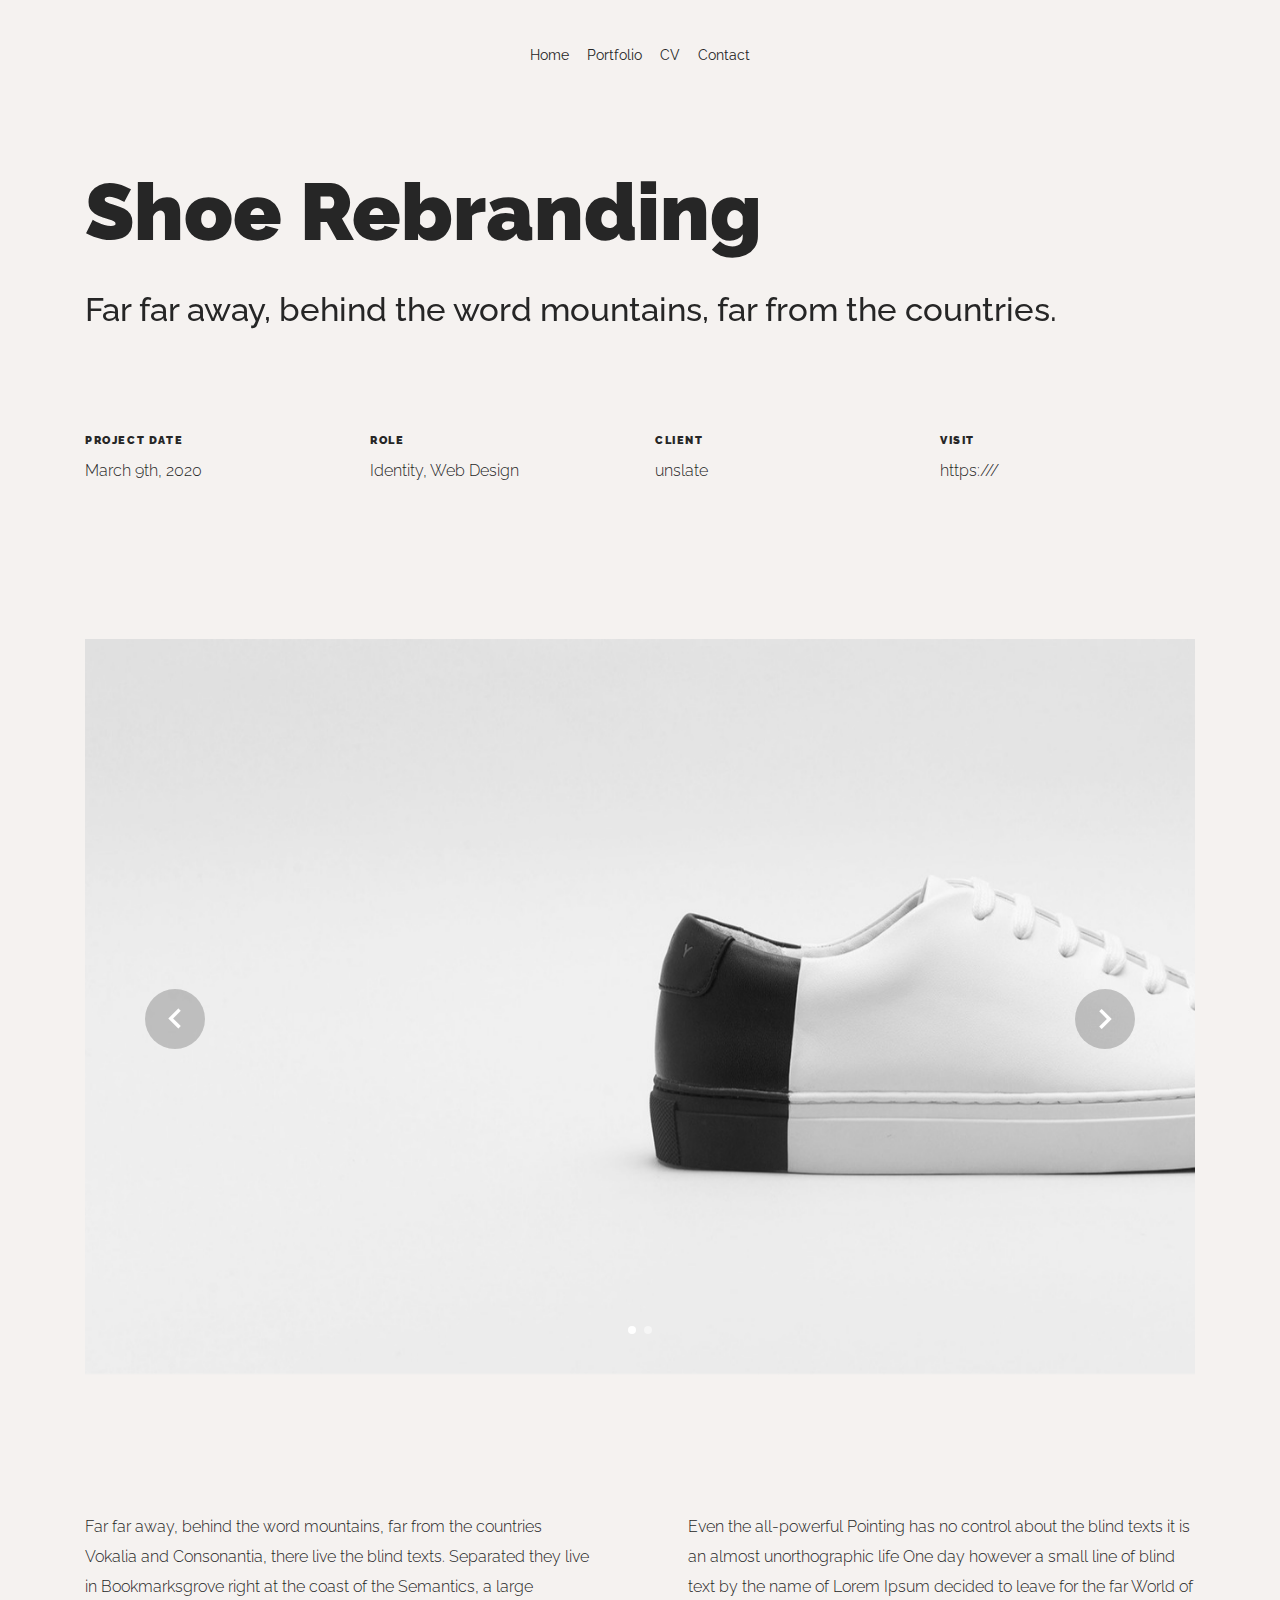
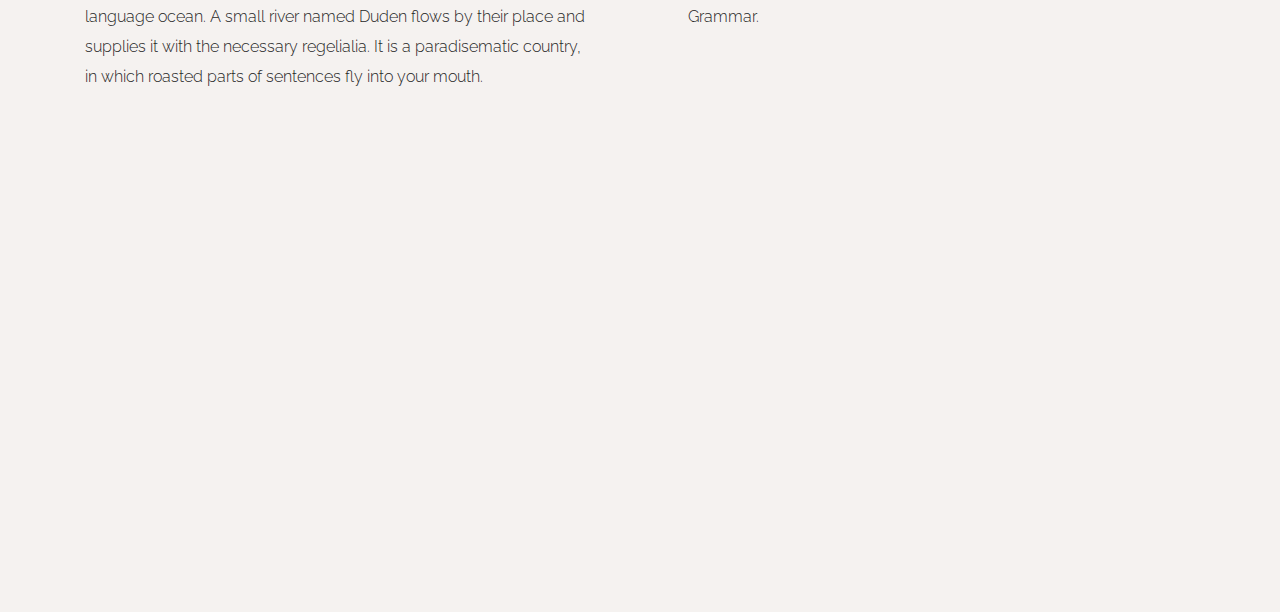
==== commit b54f8aad: "new single project page" ====
--- a/portfolio-single-1.html
+++ b/portfolio-single-1.html
@@ -41,79 +41,72 @@
 
     <div class="unslate_co--site-inner">
 
-      <nav class="unslate_co--site-nav site-nav-target">
+        <nav class="unslate_co--site-nav site-nav-target">
 
-        <div class="container">
-
-          <div class="row align-items-center justify-content-between text-left">
-            <div class="col-md-5 text-right">
-              <ul class="site-nav-ul js-clone-nav text-left d-none d-lg-inline-block">
-                <li class="has-children">
-                  <a href="index.html#home-section" class="nav-link">Home</a>
-                  <ul class="dropdown">
-                    <li>
-                      <a href="index.html">Hero Image BG</a>
-                    </li>
-                    <li>
-                      <a href="index-video.html">Video BG</a>
-                    </li>
-                    <li>
-                      <a href="index-hero-slider.html">Hero Slider</a>
-                    </li>
-                    <li>
-                      <a href="index-sidebar-menu.html">Sidebar Menu</a>
-                    </li>
-                    <li>
-                      <a href="index-right-menu.html">Right Menu</a>
-                    </li>
-                  </ul>
-                </li>
-                <li><a href="index.html#portfolio-section" class="nav-link">Portfolio</a></li>
-                <li><a href="index.html#about-section" class="nav-link">About</a></li>
-                <li><a href="index.html#services-section" class="nav-link">Services</a></li>
-              </ul>
-            </div>
-            <div class="site-logo pos-absolute">
-              <a href="index.html" class="unslate_co--site-logo">Unfold<span>.</span></a>
-            </div>
-            <div class="col-md-5 text-right text-lg-left">
-              <ul class="site-nav-ul js-clone-nav text-left d-none d-lg-inline-block">
-                <li><a href="index.html#skills-section" class="nav-link">Skills</a></li>
-                <li><a href="index.html#testimonial-section" class="nav-link">Testimonial</a></li>
-                <li><a href="index.html#journal-section" class="nav-link">Journal</a></li>
-                <li><a href="index.html#contact-section" class="nav-link">Contact</a></li>
-              </ul>
-
-              <ul class="site-nav-ul-none-onepage text-right d-inline-block d-lg-none">
-                <li><a href="#" class="js-menu-toggle">Menu</a></li>
-              </ul>
-
+          <div class="container">
+          
+            <div class="row align-items-center justify-content-center text-center">
+              <div class="col-md-5 text-center">
+                <ul class="site-nav-ul js-clone-nav text-center d-none d-lg-inline-block">
+                  <li><a href="#home-section" class="nav-link">Home</a></li>
+                  <li><a href="#portfolio-section" class="nav-link">Portfolio</a></li>
+                  <li><a href="#about-section" class="nav-link">CV</a></li>
+                  <li><a href="#contact-section" class="nav-link">Contact</a></li>
+                </ul>
+              </div>
             </div>
           </div>
-        </div>
-
-      </nav>
+        </nav>
       <!-- END nav -->
 
-      <div class="cover-v1 gradient-bottom-black jarallax">
-        <div class="container">
-          <div class="row align-items-center">
+      <div class="cover-v1 jarallax" style="height: fit-content;">
+        <div class="container" style="height: fit-content;">
+          <div class="row align-items-center" style="height: fit-content;">
 
-            <div class="col-md-10 mx-auto text-center">
+            <div class="col-md-12 mx-auto">
               <h1 class="heading" data-aos="fade-up">Shoe Rebranding</h1>
-              <h2 class="subheading" data-aos="fade-up" data-aos-delay="100">Far far away, behind the word mountains, far from the countries.</h2>
+              <h2 class="subheading" data-aos="fade-up" data-aos-delay="100" style="padding-top: 2%;">Far far away, behind the word mountains, far from the countries.</h2>
+            <!-- </div> -->
+
+            <!-- <div class="col-12 mb-5" style="background: #000;"> -->
+              <div class="row" style="padding-top: 8%;">
+                <div class="col-sm-6 col-md-6 col-lg-3">
+                  <div class="detail-v1">
+                    <span class="detail-label">Project Date</span>
+                    <span class="detail-val">March 9th, 2020</span>
+                  </div>
+                </div>
+                <div class="col-sm-6 col-md-6 col-lg-3">
+                  <div class="detail-v1">
+                    <span class="detail-label">Role</span>
+                    <span class="detail-val"><a href="#">Identity</a>, <a href="#">Web Design</a></span>
+                  </div>
+                </div>
+                <div class="col-sm-6 col-md-6 col-lg-3">
+                  <div class="detail-v1">
+                    <span class="detail-label">Client</span>
+                    <span class="detail-val">unslate</span>
+                  </div>
+                </div>
+                <div class="col-sm-6 col-md-6 col-lg-3">
+                  <div class="detail-v1">
+                    <span class="detail-label">Visit</span>
+                    <span class="detail-val"><a href="#">https:///</a></span>
+                  </div>
+                </div>
+              </div>
             </div>
 
           </div>
         </div>
 
         <!-- dov -->
-        <a href="#portfolio-single-section" class="mouse-wrap smoothscroll">
+        <!-- <a href="#portfolio-single-section" class="mouse-wrap smoothscroll">
           <span class="mouse">
             <span class="scroll"></span>
           </span>
           <span class="mouse-label">Scroll</span>
-        </a>
+        </a> -->
 
       </div>
       <!-- END .cover-v1 -->
@@ -121,8 +114,8 @@
       <div class="container">
         <div class="portfolio-single-wrap unslate_co--section" id="portfolio-single-section">
 
-          <div class="portfolio-single-inner">
-            <h2 class="heading-portfolio-single-h2">Shoe Rebranding</h2>
+          <div class="portfolio-single-inner" style="margin-top: -6%;">
+            <!-- <h2 class="heading-portfolio-single-h2">Shoe Rebranding</h2> -->
 
             <div class="row justify-content-between mb-5">
               <div class="col-12 mb-4">
@@ -133,34 +126,6 @@
                   <figure class="mb-4">
                     <img src="images/work_1_a_full.jpg" alt="Image" class="img-fluid">
                   </figure>
-                </div>
-              </div>
-              <div class="col-12 mb-5">
-                <div class="row">
-                  <div class="col-sm-6 col-md-6 col-lg-3">
-                    <div class="detail-v1">
-                      <span class="detail-label">Project Date</span>
-                      <span class="detail-val">March 9th, 2020</span>
-                    </div>
-                  </div>
-                  <div class="col-sm-6 col-md-6 col-lg-3">
-                    <div class="detail-v1">
-                      <span class="detail-label">Role</span>
-                      <span class="detail-val"><a href="#">Identity</a>, <a href="#">Web Design</a></span>
-                    </div>
-                  </div>
-                  <div class="col-sm-6 col-md-6 col-lg-3">
-                    <div class="detail-v1">
-                      <span class="detail-label">Client</span>
-                      <span class="detail-val">unslate</span>
-                    </div>
-                  </div>
-                  <div class="col-sm-6 col-md-6 col-lg-3">
-                    <div class="detail-v1">
-                      <span class="detail-label">Visit</span>
-                      <span class="detail-val"><a href="#">https:///</a></span>
-                    </div>
-                  </div>
                 </div>
               </div>
               <div class="col-md-6 pr-md-5">
--- a/css/style.css
+++ b/css/style.css
@@ -38,14 +38,15 @@
   background: #F5F2F0;
 }
 
+/* selection colour */
 ::-moz-selection {
-  background: #000;
-  color: #fff;
+  background: #C7F3F4;
+  color: #262626;
 }
 
 ::selection {
-  background: #000;
-  color: #fff;
+  background: #C7F3F4;
+  color: #262626;
 }
 
 a {
@@ -108,21 +109,24 @@
   box-shadow: none;
 }
 
+/* def border colour */
 .btn.btn-outline-pill.btn-custom-light {
   color: #262626;
-  border: 2px solid rgba(255, 255, 255, 0.5);
+  border: 2px solid #262626;
   -webkit-transition: .3s all ease;
   -o-transition: .3s all ease;
   transition: .3s all ease;
 }
 
+/* hover border colour */
 .btn.btn-outline-pill.btn-custom-light:hover, .btn.btn-outline-pill.btn-custom-light:active, .btn.btn-outline-pill.btn-custom-light:focus {
-  border-color: #262626;
-}
-
+  border-color: #367D93;
+}
+
+/* hover border colour */
 .btn.btn-bg-white--hover:hover {
   background-color: #fff;
-  color: #000;
+  color: #367D93;
 }
 
 #unslate_co--overlayer {
@@ -188,7 +192,7 @@
 }
 
 .unslate_co--site-nav .unslate_co--site-logo span {
-  color: #8F9FBC;
+  color: #367D93;
 }
 
 .unslate_co--site-nav .site-nav-ul, .unslate_co--site-nav .site-nav-ul-none-onepage {
@@ -196,7 +200,7 @@
 }
 
 .unslate_co--site-nav .site-nav-ul, .unslate_co--site-nav .site-nav-ul > li, .unslate_co--site-nav .site-nav-ul-none-onepage, .unslate_co--site-nav .site-nav-ul-none-onepage > li {
-  padding: 0;
+  padding-left: 0px;
   margin: 0;
   list-style: none;
 }
@@ -512,7 +516,7 @@
 }
 
 .unslate_co--site-nav.scrolled .site-nav-ul > li > a:hover, .unslate_co--site-nav.scrolled .site-nav-ul-none-onepage > li > a:hover {
-  color: #8F9FBC;     /* navbar scrolled text hover colour */
+  color: #367D93;     /* navbar scrolled text hover colour */
 }
 
 .unslate_co--site-nav.scrolled .site-nav-ul > li > a:before, .unslate_co--site-nav.scrolled .site-nav-ul-none-onepage > li > a:before {
@@ -520,7 +524,7 @@
 }
 
 .unslate_co--site-nav.scrolled .site-nav-ul > li > a.active, .unslate_co--site-nav.scrolled .site-nav-ul-none-onepage > li > a.active {
-  color: #8F9FBC;     /* navbar scrolled text active colour */
+  color: #367D93;     /* navbar scrolled text active colour */
 }
 
 .unslate_co--site-nav.scrolled .site-nav-ul > li > a.active:before, .unslate_co--site-nav.scrolled .site-nav-ul-none-onepage > li > a.active:before {
@@ -747,7 +751,7 @@
 .cover-v1 .heading {
   font-size: 5rem;
   font-weight: 900;
-  color: #fff;
+  color: #262626;
 }
 
 @media (max-width: 991.98px) {
@@ -774,7 +778,7 @@
 
 .cover-v1 .subheading {
   font-size: 33px;
-  color: #fff;
+  color: #262626;
 }
 
 @media (max-width: 991.98px) {
@@ -1729,16 +1733,16 @@
   font-weight: 900;
   text-transform: uppercase;
   letter-spacing: .1rem;
-  color: rgba(255, 255, 255, 0.5);
+  color: #262626;
 }
 
 .detail-v1 .detail-val {
   font-size: 16px;
-  color: #fff;
+  color: #262626;
 }
 
 .detail-v1 .detail-val a {
-  color: #fff;
+  color: #262626;
 }
 
 .unslate_co--footer {
@@ -1801,7 +1805,7 @@
 }
 
 .unslate_co--footer .footer-site-social li a:hover, .unslate_co--footer .footer-site-social li a:focus {
-  color: #8F9FBC;     /* post-hover colour */
+  color: #367D93;     /* post-hover colour */
 }
 
 .loader-portfolio-wrap {
@@ -2069,7 +2073,7 @@
   left: 0;
   width: 100%;
   height: 100%;
-  background: #8F9FBC;
+  background: #367D93;
   margin-left: -100%;
   z-index: 2;
 }
@@ -2098,7 +2102,7 @@
   left: 0;
   width: 100%;
   height: 100%;
-  background: #8F9FBC;
+  background: #367D93;
   margin-left: -100%;
   z-index: 9;
 }
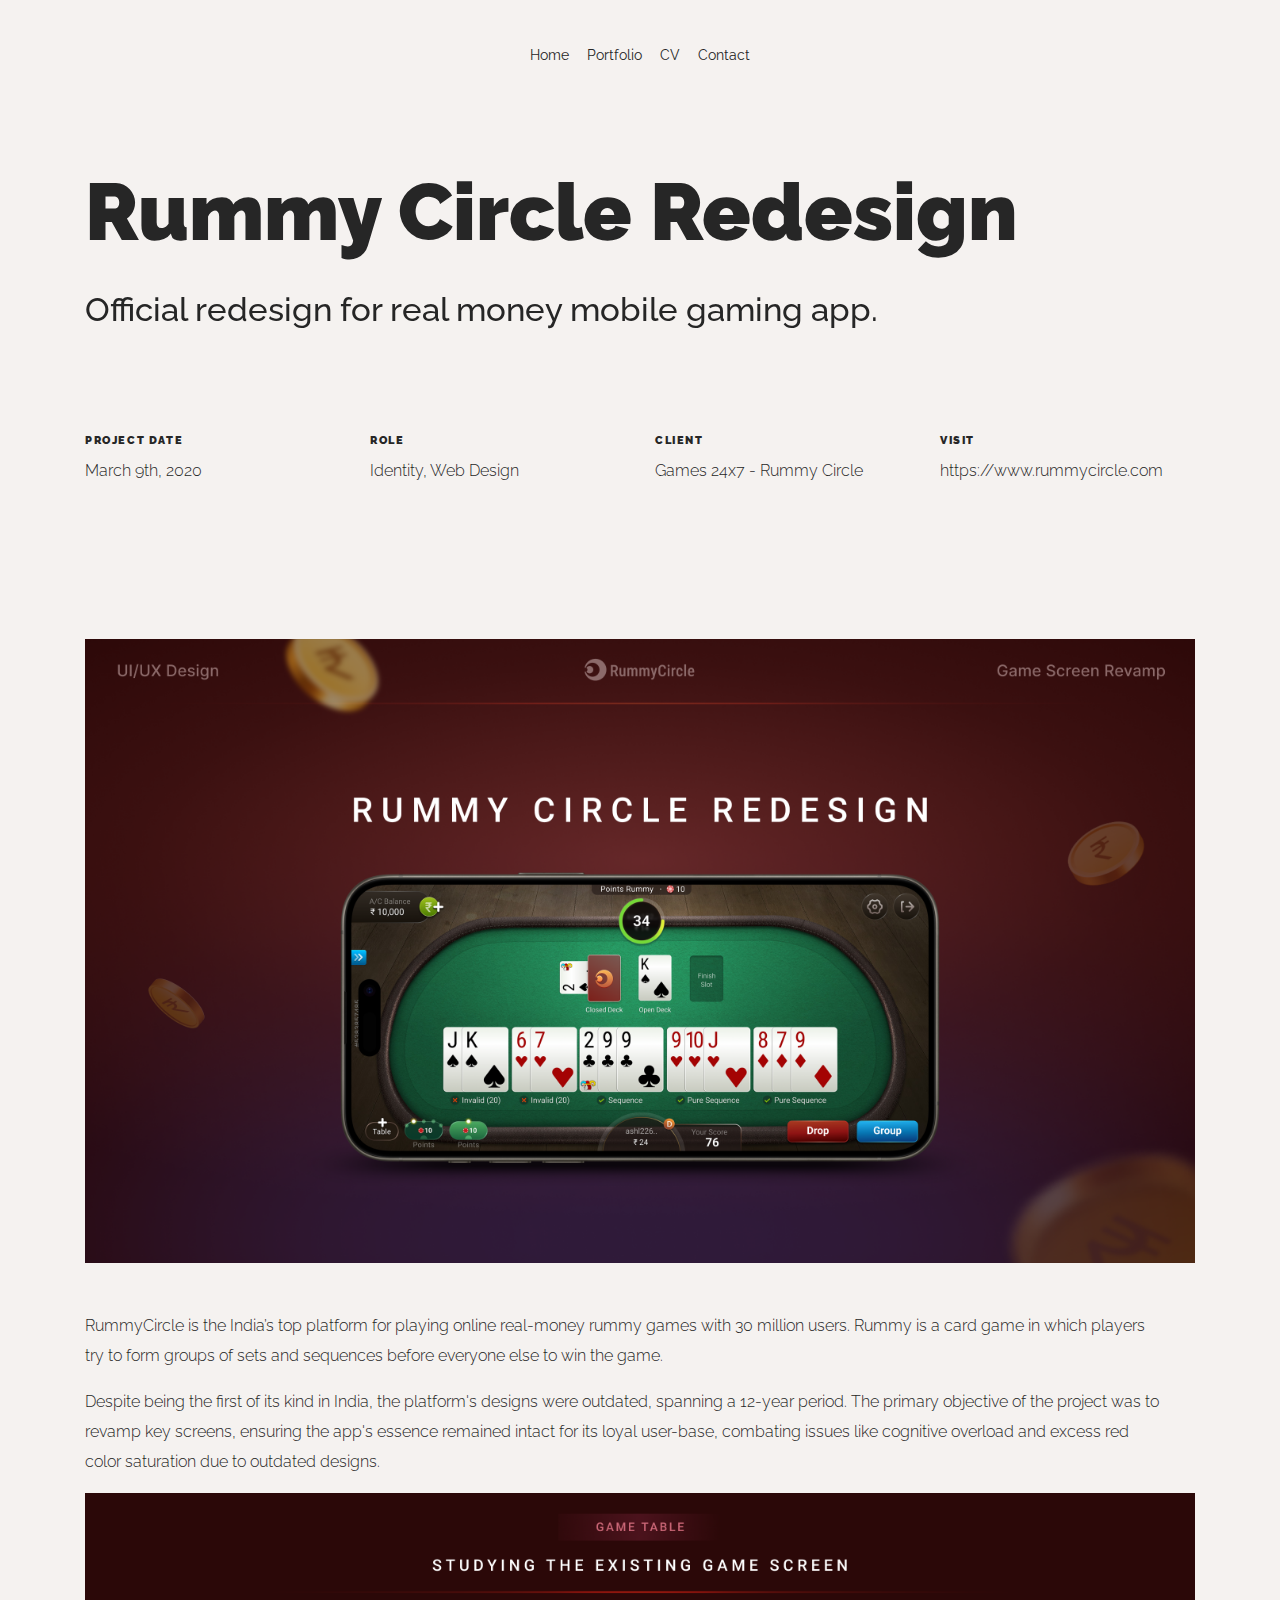
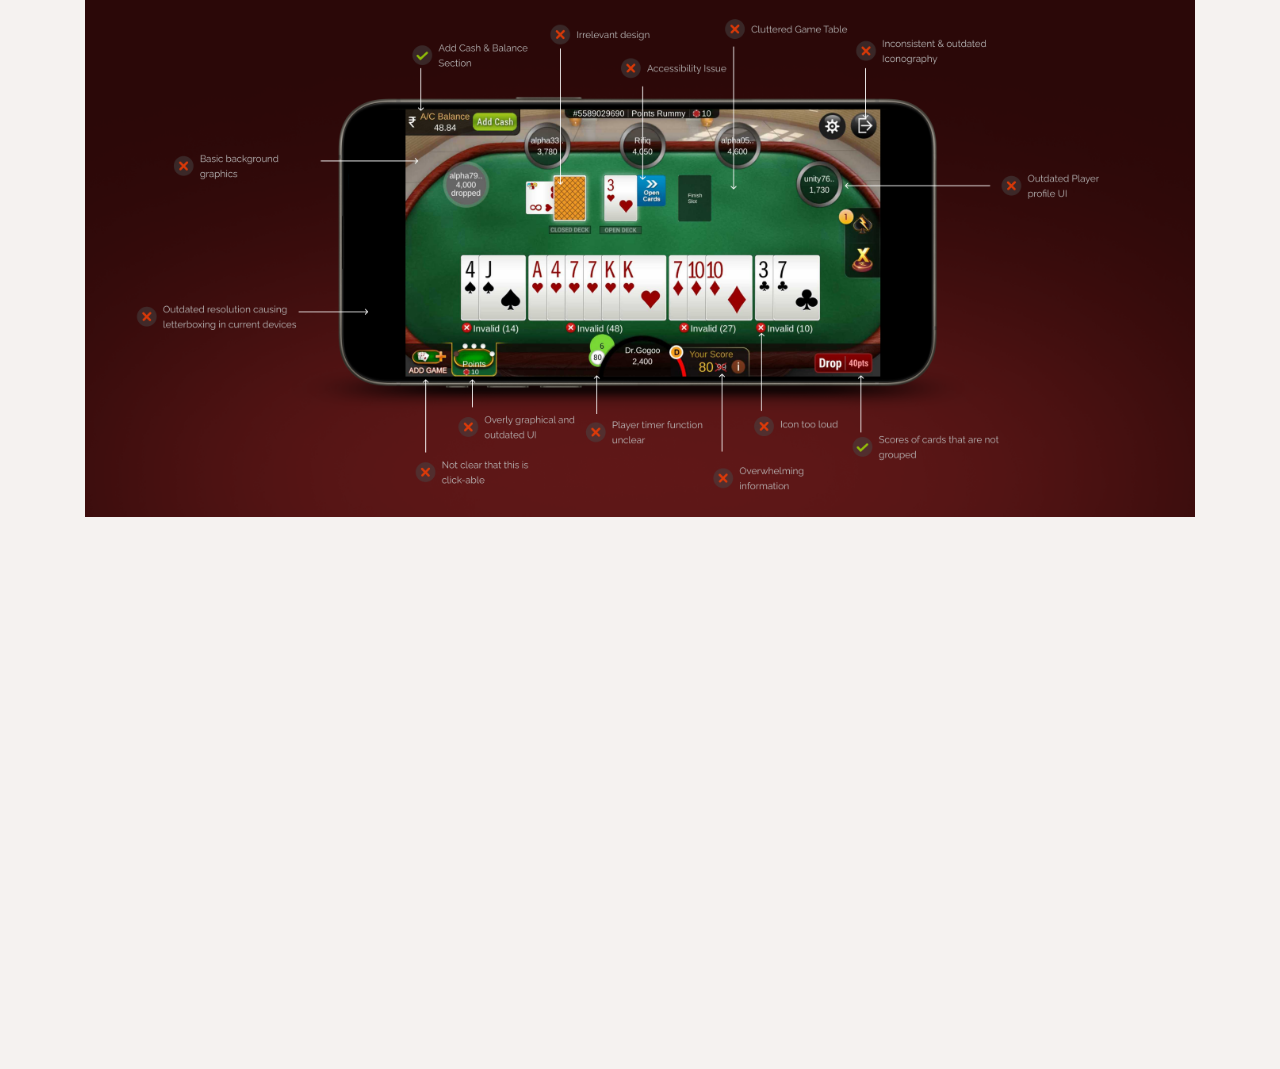
==== commit 8dc7921c: "Added 1.5 projects" ====
--- a/portfolio-single-1.html
+++ b/portfolio-single-1.html
@@ -2,6 +2,7 @@
 <html lang="en">
 
 <head>
+  <link rel="icon" type="image/jpg" href="images/fic.jpg">
   <title>Unfold &mdash; A onepage portfolio HTML template by Colorlib</title>
   <meta charset="utf-8">
   <meta name="viewport" content="width=device-width, initial-scale=1, shrink-to-fit=no">
@@ -41,6 +42,8 @@
 
     <div class="unslate_co--site-inner">
 
+
+        <!-- copy below nav tag for nav bar -->
         <nav class="unslate_co--site-nav site-nav-target">
 
           <div class="container">
@@ -64,8 +67,8 @@
           <div class="row align-items-center" style="height: fit-content;">
 
             <div class="col-md-12 mx-auto">
-              <h1 class="heading" data-aos="fade-up">Shoe Rebranding</h1>
-              <h2 class="subheading" data-aos="fade-up" data-aos-delay="100" style="padding-top: 2%;">Far far away, behind the word mountains, far from the countries.</h2>
+              <h1 class="heading" data-aos="fade-up">Rummy Circle Redesign</h1>
+              <h2 class="subheading" data-aos="fade-up" data-aos-delay="100" style="padding-top: 2%;">Official redesign for real money mobile gaming app.</h2>
             <!-- </div> -->
 
             <!-- <div class="col-12 mb-5" style="background: #000;"> -->
@@ -85,18 +88,17 @@
                 <div class="col-sm-6 col-md-6 col-lg-3">
                   <div class="detail-v1">
                     <span class="detail-label">Client</span>
-                    <span class="detail-val">unslate</span>
+                    <span class="detail-val">Games 24x7 - Rummy Circle</span>
                   </div>
                 </div>
                 <div class="col-sm-6 col-md-6 col-lg-3">
                   <div class="detail-v1">
                     <span class="detail-label">Visit</span>
-                    <span class="detail-val"><a href="#">https:///</a></span>
+                    <span class="detail-val"><a href="#">https://www.rummycircle.com</a></span>
                   </div>
                 </div>
               </div>
             </div>
-
           </div>
         </div>
 
@@ -119,20 +121,29 @@
 
             <div class="row justify-content-between mb-5">
               <div class="col-12 mb-4">
-                <div class="owl-carousel single-slider">
+
+                <!-- to toggle between image displays, comment out lines labelled with TOGGLE_DISP -->
+                <!-- <div class="owl-carousel single-slider"> TOGGLE_DISP -->
                   <figure class="mb-4">
-                    <img src="images/work_1_full.jpg" alt="Image" class="img-fluid">
+                    <img src="images/RC_1.jpg" alt="Image" class="img-fluid">
                   </figure>
+                  <!-- <figure class="mb-4"> TOGGLE_DISP -->
+                    <!-- <img src="images/work_1_a_full.jpg" alt="Image" class="img-fluid"> TOGGLE_DISP -->
+                  <!-- </figure> TOGGLE_DISP -->
+                <!-- </div> TOGGLE_DISP -->
+              </div>
+
+              <!-- change 12 to 6 for 2 columns, and uncomment the middle 2 div tags and vice versa for single column -->
+              <div class="col-md-12 pr-md-5">
+                <p>RummyCircle is the India’s top platform for playing online real-money rummy games with 30 million users. Rummy is a card game in which players try to form groups of sets and sequences before everyone else to win the game.</p>
+              <!-- </div> -->
+              <!-- <div class="col-md-6 pl-md-5"> -->
+                <p>Despite being the first of its kind in India, the platform's designs were outdated, spanning a 12-year period. The primary objective of the project was to revamp key screens, ensuring the app's essence remained intact for its loyal user-base, combating issues like cognitive overload and excess red color saturation due to outdated designs.</p>
+              </div>
+              <div class="col-12 mb-4">
                   <figure class="mb-4">
-                    <img src="images/work_1_a_full.jpg" alt="Image" class="img-fluid">
+                    <img src="images/RC_2.png" alt="Image" class="img-fluid">
                   </figure>
-                </div>
-              </div>
-              <div class="col-md-6 pr-md-5">
-                <p>Far far away, behind the word mountains, far from the countries Vokalia and Consonantia, there live the blind texts. Separated they live in Bookmarksgrove right at the coast of the Semantics, a large language ocean. A small river named Duden flows by their place and supplies it with the necessary regelialia. It is a paradisematic country, in which roasted parts of sentences fly into your mouth.</p>
-              </div>
-              <div class="col-md-6 pl-md-5">
-                <p>Even the all-powerful Pointing has no control about the blind texts it is an almost unorthographic life One day however a small line of blind text by the name of Lorem Ipsum decided to leave for the far World of Grammar.</p>
               </div>
             </div>
 
@@ -145,28 +156,26 @@
       <div class="container">
         <div class="row justify-content-center">
           <div class="col-md-7">
-
-            <div class="footer-site-logo"><a href="#">Unfold<span>.</span></a></div>
+            
+            <!-- <div class="footer-site-logo"><a href="#">Unfold<span>.</span></a></div> -->
 
             <ul class="footer-site-social">
-              <li><a href="#">Facebook</a></li>
-              <li><a href="#">Twitter</a></li>
-              <li><a href="#">Instagram</a></li>
-              <li><a href="#">Dribbble</a></li>
-              <li><a href="#">Behance</a></li>
+              <li><a target=”_blank” href="https://www.linkedin.com/in/shreya-kondvilkar/">LinkedIn</a></li>
+              <li><a target=”_blank” href="https://www.behance.net/shreyakondvilkar">Behance</a></li>
+              <li><a target=”_blank” href="https://www.instagram.com/shreya_kondvilkar?utm_source=ig_web_button_share_sheet&igsh=ZDNlZDc0MzIxNw==">Instagram</a></li>
             </ul>
 
-            <p class="site-copyright">
-                
-                <!-- Link back to Colorlib can't be removed. Template is licensed under CC BY 3.0. -->
-                Copyright &copy;
-                <script>
-                  document.write(new Date().getFullYear());
-                </script> All rights reserved | This template is made with <i class="icon-heart"
-                  aria-hidden="true"></i> by <a href="https://colorlib.com" target="_blank">Colorlib</a>
-                <!-- Link back to Colorlib can't be removed. Template is licensed under CC BY 3.0. -->
+            <p class="site-copyright" style="color: #C4C4C4;">
               
-              </p>
+              <!-- Link back to Colorlib can't be removed. Template is licensed under CC BY 3.0. -->
+              Copyright &copy;
+              <script>
+                document.write(new Date().getFullYear());
+              </script> All rights reserved | This template is made with <i class="icon-heart"
+                aria-hidden="true"></i> by <a href="https://colorlib.com" target="_blank" style="color: #C4C4C4;">Colorlib</a>
+              <!-- Link back to Colorlib can't be removed. Template is licensed under CC BY 3.0. -->
+            
+            </p>
 
           </div>
         </div>
--- a/css/style.css
+++ b/css/style.css
@@ -233,7 +233,7 @@
 }
 
 .unslate_co--site-nav .site-nav-ul > li > a:hover, .unslate_co--site-nav .site-nav-ul-none-onepage > li > a:hover {
-  color: #fff;
+  color: #367D93;
 }
 
 .unslate_co--site-nav .site-nav-ul > li > a:hover:before, .unslate_co--site-nav .site-nav-ul-none-onepage > li > a:hover:before {
@@ -1044,20 +1044,20 @@
 
 .filter-wrap .filter {
   font-size: 14px;
-  color: #fff;
+  color: #262626;
 }
 
 .filter-wrap .filter a {
   margin-left: 10px;
-  color: rgba(255, 255, 255, 0.5);
+  color: #262626;
 }
 
 .filter-wrap .filter a:hover {
-  color: #fff;
+  color: #367D93;
 }
 
 .filter-wrap .filter a.active {
-  color: #fff;
+  color: #367D93;
 }
 
 @media (max-width: 991.98px) {
